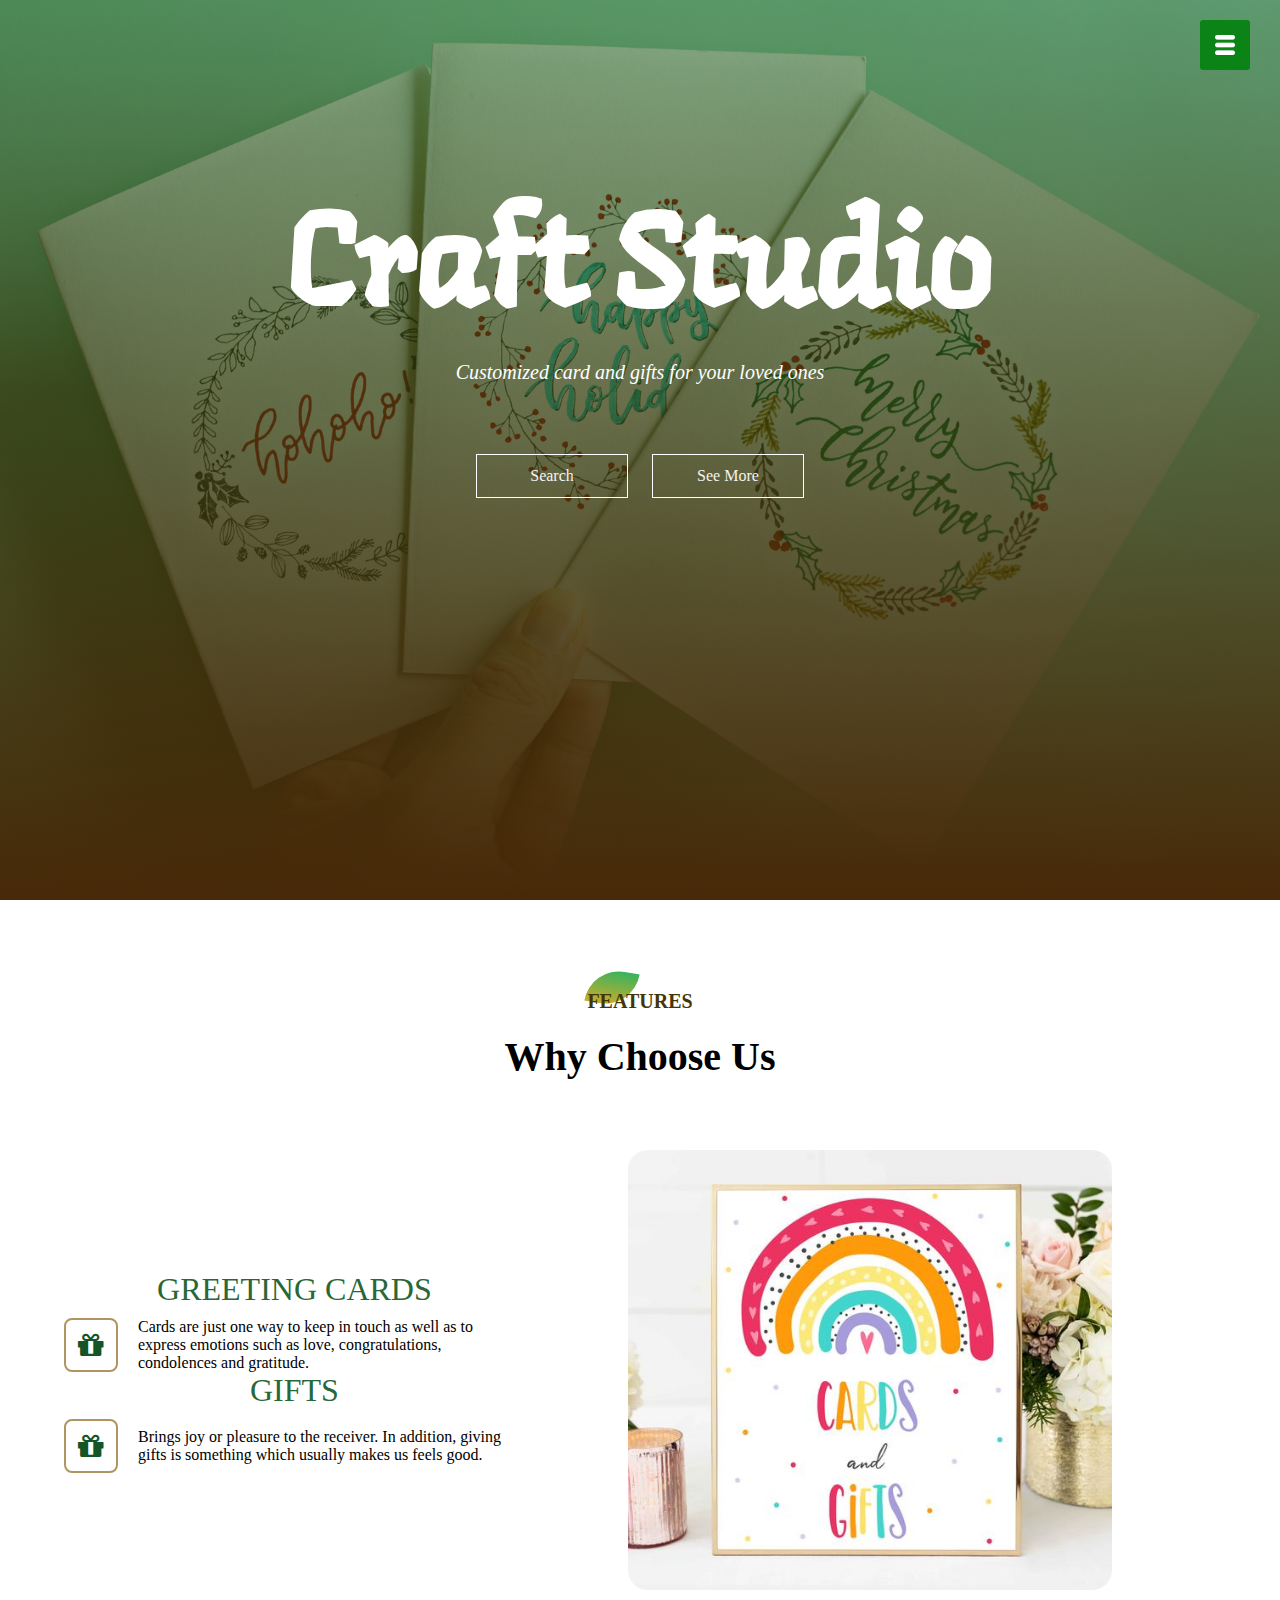
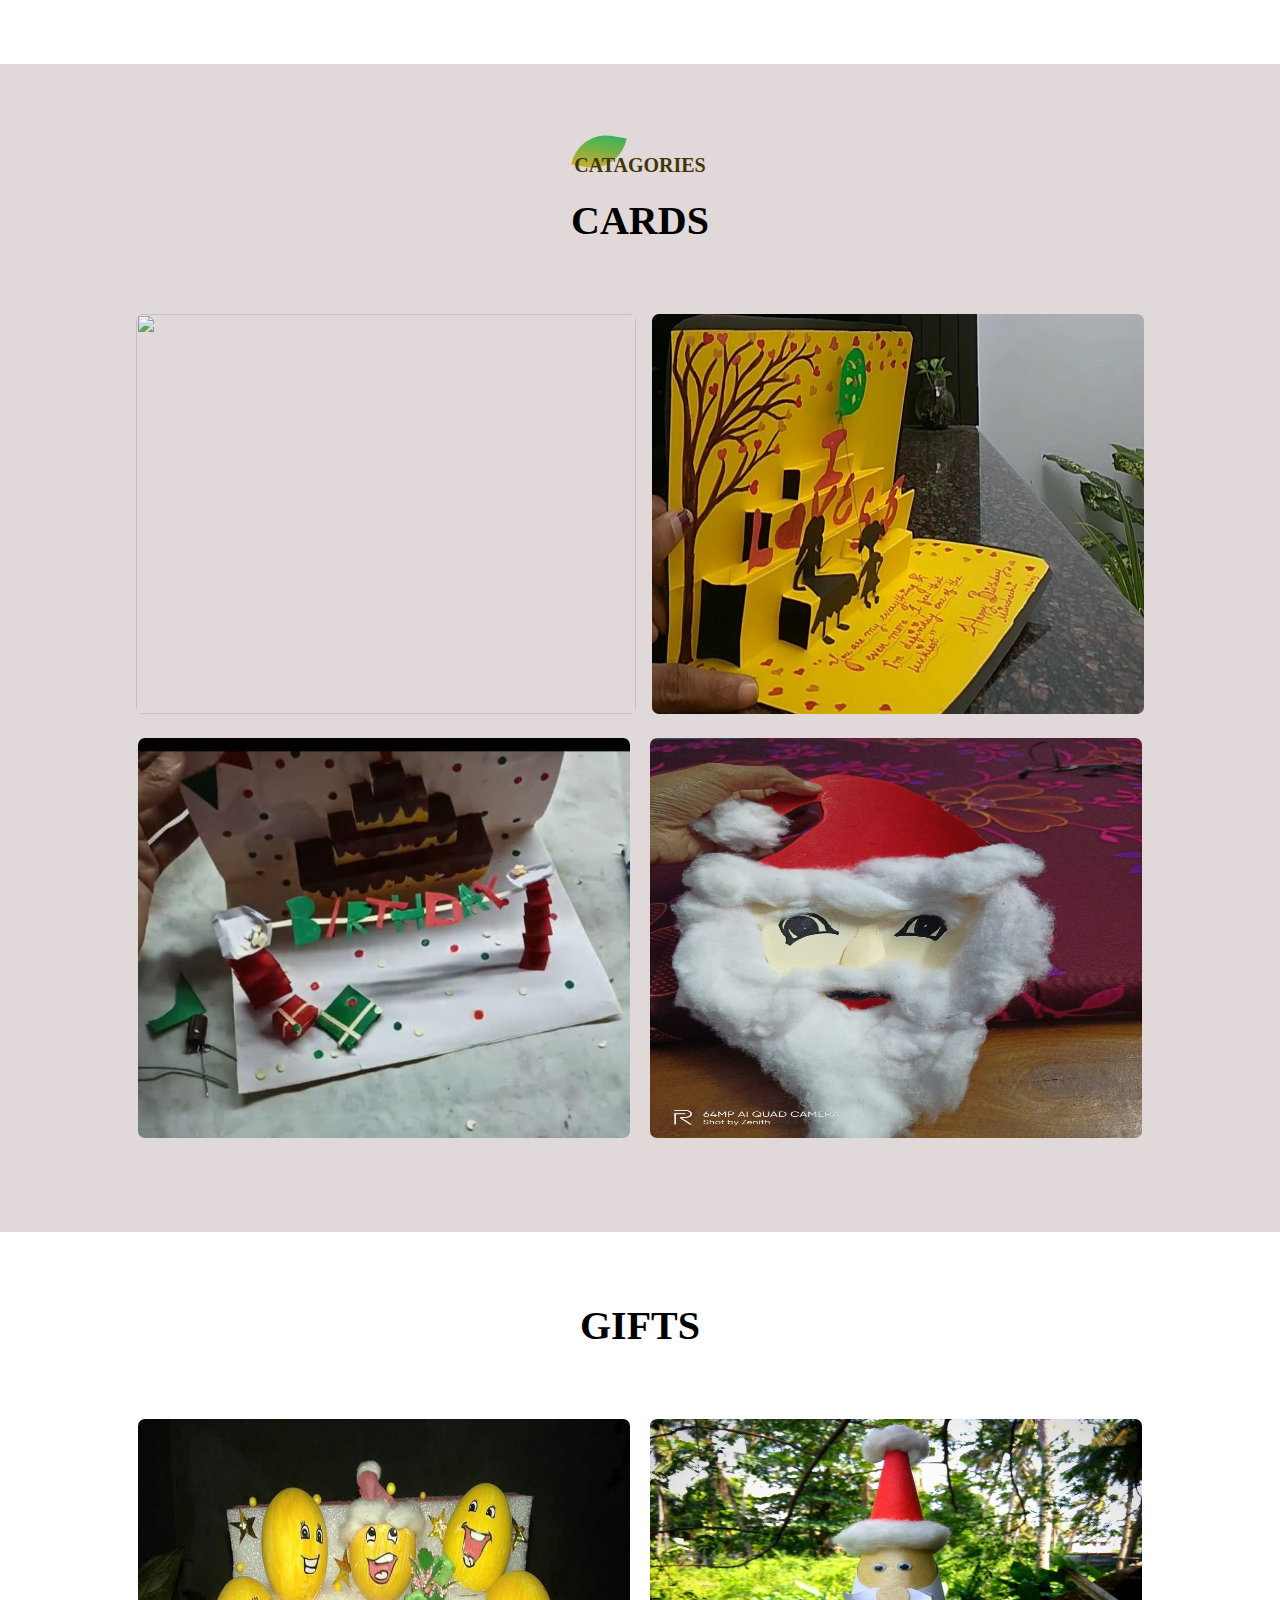
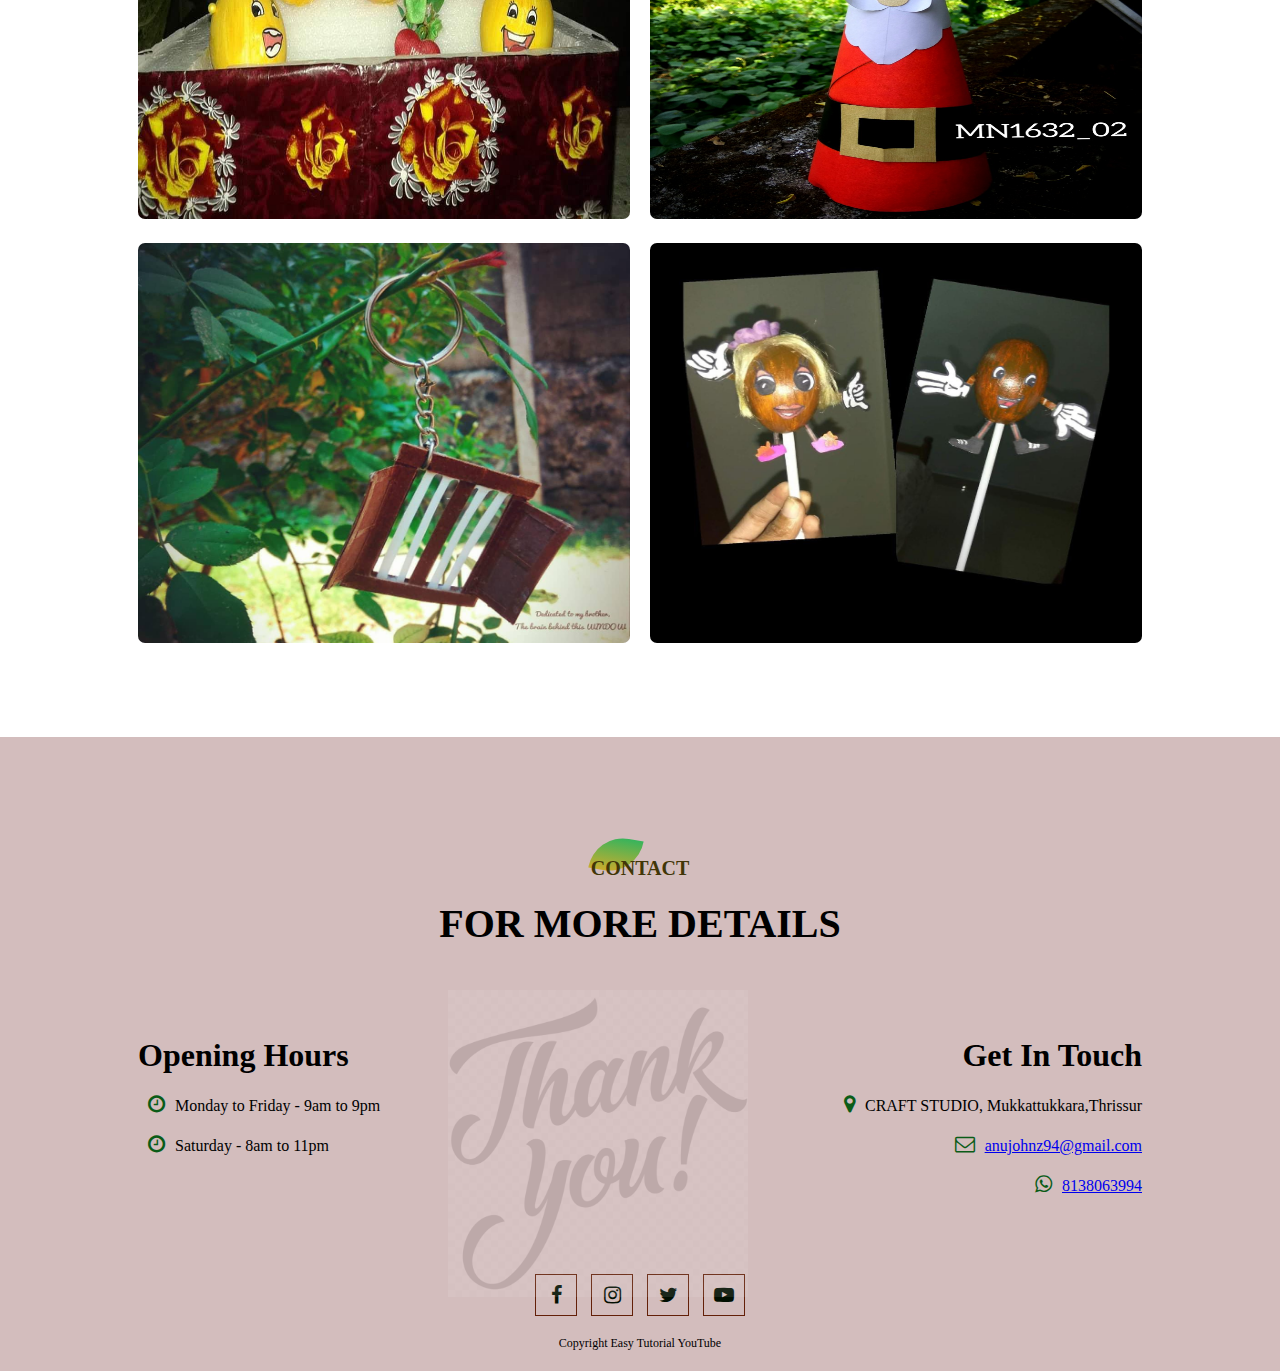
==== index.html @ fa040ad5 "Update index.html" ====
<!DOCTYPE html>
<html>
<head>
      <title>HOMEMADE CARDS</title>
      <link rel="stylesheet" href="style.css">
      <link rel="stylesheet" href="https://stackpath.bootstrapcdn.com/font-awesome/4.7.0/css/font-awesome.min.css">
      <meta name="viewport" content="width=device-width, initial-scale=1">
      <link href="https://fonts.googleapis.com/css2?family=Langar&display=swap" rel="stylesheet">
      <script src="https://cdn.jsdelivr.net/gh/cferdinandi/smooth-scroll/dist/smooth-scroll.polyfills.min.js"></script>

</head>
<body>

<section id="banner">
      <div class ="banner-text">
            <h1>Craft Studio</h1>
            <p>Customized card and  gifts for your loved ones</p>
            <div class="banner-btn">
                  <a href="#"><span></span>Search</a>
                  <a href="morecraft.html"><span></span>See More </a>
            </div>
            </div>
      </div>
</section>
<div id="sideNav">
      <nav>
            <ul>
                  <li><a href="#banner">HOME</a></li>
                  <li><a href="#feature">FEATURES</a></li>
                  <li><a href="#service">CARD</a></li>
                  <li><a href="#next">GIFT</a></li>
                  <li><a href="#footer">CONTACT US</a></li>
            </ul>
      </nav>
</div>
<div id= "menuBtn">
      <img src="images/menu.png" id ="menu">

</div>
<!--Feature-->

<section id ="feature">
<div class ="title-text">
<p>FEATURES</p>
<h1>Why Choose Us</h1>      
</div>     
<div class="feature-box">
      <div class="features">
            <h1> GREETING CARDS</h1>
            <div class="feature-desc">
               <div class="feature-icon">
                     <i class="fa fa-gift"></i>
               </div>
               <div class="feature-text">
                  <p> Cards are just one way to keep in touch as well as
                         to express emotions such as love, congratulations, 
                         condolences and gratitude.</p>
               </div>   
            
            </div>
              <h1> GIFTS</h1>
              <div class="feature-desc">
                  <div class="feature-icon">
                     <i class="fa fa-gift"></i>
            
                  </div>
                  <div class="feature-text">
                    <p>   Brings joy or pleasure to the receiver.
                         In addition, giving gifts is something which usually makes us feels good.</p>
                  </div>   
            
            </div>
            
            
      </div>
      <div class="features-img">
            <img src="images/cardsandgifts.jpg" >

      </div>

</div>

</section>

<!--SERVICE-->

<section id ="service">
      <div class ="title-text">
            <p>CATAGORIES</p>
            <h1>CARDS </h1>      
            </div>
            <div class="service-box">  
                    <div class="single-service">
                       <img src="images/tomandjerry.jpeg" width="500" height="400">
                       <div class="overlay"></div>
                       <div class="service-desc">
                             <h3>3D Cards</h3>
                             <hr>
                             <p>The small bundles of
                              happiness with 3D effect to light 
                              up someone’s day.</p>

                       </div>
                    </div>
                       
                  
                  
                  <div class="single-service">
                     <img src="images/SISCARD.jpeg" width="500" height="400">
                     <div class="overlay"></div>
                     <div class="service-desc">
                        <h3>POP-UP</h3>
                        <hr>
                        <p>A pop-up card has pictures inside that have
                               been cut out so that they stand up when you open it.</p>

                  </div>
            
                  </div>   
      
                  <div class="single-service">
                     <img src="images/cake card.jpeg" width="500" height="400">
                     <div class="overlay"></div>
                     <div class="service-desc">
                        <h3>POPPER Cards</h3>
                        <hr>
                        <p>Experiencing popper effect while opening the card .</p>

                  </div>
                  
                  </div> 
                     
                  <div class="single-service">
                     <img src="images/facemask.jpg" width="500" height="400">
                     <div class="overlay"></div>
                     <div class="service-desc">
                     <h3>mask Cards</h3>
                     <hr>
                     <p>Cards which can  be  used as 
                           Face-mask to express greetings
                            to someone.</p>
                     </div>   
                  </div>
            </div>

</section>

<!--nextservice-->

<section id ="next">
      <div class ="title-text">
            
            <h1>GIFTS</h1>      
            </div>
            <div class="next-box">  
                    <div class="single-next">
                       <img src="images/SMILEY.jpeg" width="500" height="400">
                       <div class="overlay"></div>
                       <div class="next-desc">
                             <h3>SMILEY SET</h3>
                             <hr>
                             <p>A smile happens in a flash, but its memory can last a lifetime.”

                        </p>

                       </div>
                    </div>
                       
                  
                  
                  <div class="single-next">
                     <img src="images/xmaspapa.jpeg" width="500" height="400">
                     <div class="overlay"></div>
                     <div class="next-desc">
                        <h3>Santa claus</h3>
                        <hr>
                        <p>The greatest thing is not to believe in Santa Claus;
                               it is to be Santa Claus.” — Pat Boone</p>

                  </div>
            
                  </div>   
      
                  <div class="single-next">
                     <img src="images/origamiwindow.jpeg" width="500" height="400">
                     <div class="overlay"></div>
                     <div class="next-desc">
                        <h3>Keychain</h3>
                        <hr>
                        <p>It's a gift your loved one will cherish and remember the 
                              good times you've spent together every time they use their keys.
                               Keychains are small and sweet gestures of affection for another person..</p>

                  </div>
                  
                  </div> 
                     
                  <div class="single-next">
                     <img src="images/EGG  COUPLE.jpeg" width="500" height="400">
                     <div class="overlay"></div>
                     <div class="next-desc">
                     <h3>EGG COUPLE</h3>
                     <hr>
                     <p>The best thing to hold onto in life is each other.</p>
                     </div>   
                  </div>
            </div>

</section>
<!--footer-->


<section id ="footer">
      <img src="images/thank-you-.png" class="footer-img">
      <div class ="title-text">
            <p>CONTACT</p>
            <h1>FOR MORE DETAILS</h1>      
            </div>
           <div class="footer-row">
            <div class="footer-left">
                  <h1>Opening Hours</h1>
                  <p><i class="fa fa-clock-o"></i>Monday to Friday - 9am to 9pm</p>
                  <p><i class="fa fa-clock-o"></i>Saturday  - 8am to 11pm</p>
                  
            </div>
            <div class="footer-right">
                  <h1>Get In Touch</h1>
                  <p></p><i class="fa fa-map-marker"></i>CRAFT STUDIO,
                  Mukkattukkara,Thrissur </p>
                  <p><a href ="https://mail.google.com/mail/u/0/#inbox?compose=GTvVlcSKhbqZlzwWlzfJSBNxPCPPznPkNQXMkRqbNNsHTlfhWhVrVFZWRlfpFLGGHKZrxMLztXxfr"><i class="fa fa-envelope-o"></i>anujohnz94@gmail.com</a></p>
                  <p><a href="tel:813863994"><i class="fa fa-whatsapp"></i>8138063994 </a></p>
            </div>
           </div> 
           <div class ="socialmedia-links">
                 <i class="fa fa-facebook"></i>
                 <i class="fa fa-instagram"></i>
                 <i class="fa fa-twitter"></i>
                 <i class="fa fa-youtube-play"></i>
                 <p>Copyright Easy Tutorial YouTube </p>
            </div>     
             



<script>
 var menuBtn = document.getElementById("menuBtn")
 var sideNav = document.getElementById("sideNav")
 var menu = document.getElementById("menu")

 sideNav.style.right="-250px";
menuBtn.onclick = function(){
       if(sideNav.style.right == "-250px"){
             sideNav.style.right = "0";
             menu.src="images/close.png";
       }
      else{
            sideNav.style.right ="-250px";
            menu.src="images/menu.png";
       }
}

// All animations will take exactly 500ms
var scroll = new SmoothScroll('a[href*="#"]', {
	speed: 1000,
	speedAsDuration: true
});
</script>      
</body>

</html>
---- style.css ----
*{
    margin: 0;
    padding:0;
    font-family: 'Caveat', cursive;

}
#banner{
    background: linear-gradient(rgba(17, 94, 13, 0.5),#472908),url(images/Printed_greeting_cards.jpg);
    background-size:cover;
    background-position:center;
    height:100vh;
}

.banner-text {
    text-align:center;
    color:rgb(255, 255, 255);
    padding-top: 180px;
}
.banner-text h1{
    font-size: 130px ;
    font-family: 'Langar', cursive;
}    
.banner-text p{
    font-size: 20px ;
    font-style: italic;
}    
.banner-btn {
    margin:70px auto 0;
}
.banner-btn a{
    width:150px;
    text-decoration:none;
    display:inline-block;
    margin: 0 10px;
    padding:12px  0;
    color: rgb(243, 243, 243);
    border: .5px solid #fff ;
    position: relative;
    z-index:1;
    

}    
.banner-btn a span{
    width: 0%;
    height: 100%;
    position:absolute;
    top: 0;
    left: 0;
    background: rgb(6, 67, 16);
    z-index:-1;
    transition: 0.5s;
}
.banner-btn a:hover span{
    width:100%;

}
#sideNav{
     width: 250px;
     height: 100vh;
     position: fixed;
     right: -250px;
     top: 0;
     background: rgb(4, 49, 17);
     z-index: 2;
     transition: 0.5s;
}
nav ul li{
    list-style: none;
    margin: 50px 20px;

}
nav ul li a{
    text-decoration: none;
    color :whitesmoke;
}
#menuBtn{
    width: 50px;
    height: 50px;
    background: rgb(12, 131, 22);
    text-align: center;
    position: fixed;
    right: 30px;
    top: 20px;
    border-radius: 3px;
    z-index: 3;
    cursor: pointer;

}
#menuBtn img{
    width: 20px;
    margin-top: 15px;
}
@media screen and (max-width: 770px){
    .banner-text h1{
        font-size: 44px ;
    } 
    .banner-btn a{
        display:block;
        margin: 20px auto;   
    
    }   

}

/*--Feature--*/

#feature{
    width: 100%;
    padding: 70px 0;
    background:#fff;
}
.title-text{
    text-align: center;
    padding-bottom: 70px;

}
.title-text p{
    margin: 20px;
    font-size: 20px;
    color: rgb(65, 54, 7);
    font-weight: bold;
    position: relative;
    z-index: 1;
    display:inline-block;
}    
.title-text p::after{
    content: '';
    width: 50px;
    height: 35px;
    background:linear-gradient(#37b45c,rgb(201, 172, 45));
    position: absolute;
    top: -20px;
    left: 0;
    z-index: -1;
    transform:rotate(10deg);
    border-top-left-radius:35px;
    border-bottom-right-radius: 35px;
}
.title-text h1{
    font-size: 40px;


}
.feature-box{
    width: 90%;
    margin: auto;
    display: flex;
    flex-wrap: wrap;
    align-items:center;
    text-align: center;
    
}
.features{
    flex-basis: 40%;

}
.features-img{
    flex-basis: 60%;
    margin: auto;
}
.features-img img{
    width: 70%;
    border-radius: 20px;
}
.features h1{
    text-align: center;
    margin-bottom: 10px;
    font-weight: 100;
    color: rgb(40, 104, 56);
}
.feature-desc{
    display: flex;
    align-items: center;
    margin-bottom: px;
}
.feature-icon .fa{
    width: 50px;
    height: 50px;
    font-size:30px;
    line-height: 50px;
    border-radius: 8px;
    color: #135527;
    border:2px solid rgb(177, 149, 96);
    
}
.feature-text p {
    padding: 0 20px;
    text-align: initial;

}

@media screen and (max-width: 770px){
    .title-text h1{
        font-size: 30px;
    
    
    }
    .features{
        flex-basis: 100%;
    
    }
    .features-img{
        flex-basis: 100%;
        margin: auto;
    }
    .features-img img{
        width: 100%;
        border-radius: 20px;
    }

}

/*--service--*/

#service{
    width: 100%;
    padding: 70px 0;
    background:#e1d9d9;
}
.service-box{
    
    width: 80%;
    display: flex;
    flex-wrap: wrap;
    justify-content: space-around;
    align-items: flex-start;
    margin:auto;
}
.single-service{
    flex-basis:48%;
    text-align: center;
    border-radius: 7px;
    margin-bottom: 20px;
    color: rgba(79, 56, 9, 0.72);
    position: relative;
}
.single-service img{
    width: 100%;
    border-radius: 7px;
}    

.overlay{
    width: 100%;
    height: 100%;
    position: absolute;
    top: 0;
    border-radius: 7px;
    cursor: pointer;
    background:linear-gradient(rgba(92, 50, 5, 0.945),rgba(18, 48, 10, 0.679));
    opacity: 0;
    transition: 1s;


}
.single-service:hover .overlay{
    opacity: 1;
}
.service-desc{
    width: 80%;
    position: absolute;
    bottom: 0;
    left:10%;
    opacity: 0;
    transform: translateX(-50);
    color: #fff;
    transition: 1s;
}
hr{
    background:#fff;
    height: 2px;
    border:0;
    margin:15px auto;
    width: 60%;
}
.service-desc p{
    font-size: 14px;
}
.single-service:hover .service-desc{
    bottom:40%;
    opacity: 1;
}
@media screen and (max-width: 770px){

    .single-service{
        flex-basis: 100%;
        margin-bottom: 30px;

    }
    .service-desc p{
        font-size: 12px;
    
}
hr{
    margin: 5px auto;
}
.single-service:hover .service-desc{
    bottom:25% !important;
}

}


/*--nextservice--*/

#next{
    width: 100%;
    padding: 70px 0;
    background:#ffffff;
}
.next-box{
    
    width: 80%;
    display: flex;
    flex-wrap: wrap;
    justify-content: space-around;
    align-items: flex-start;
    margin:auto;
}
.single-next{
    flex-basis:48%;
    text-align: center;
    border-radius: 7px;
    margin-bottom: 20px;
    color: rgba(79, 56, 9, 0.72);
    position: relative;
}
.single-next img{
    width: 100%;
    border-radius: 7px;
}    

.overlay{
    width: 100%;
    height: 100%;
    position: absolute;
    top: 0;
    border-radius: 7px;
    cursor: pointer;
    background:linear-gradient(rgba(92, 50, 5, 0.945),rgba(18, 48, 10, 0.679));
    opacity: 0;
    transition: 1s;


}
.single-next:hover .overlay{
    opacity: 1;
}
.next-desc{
    width: 80%;
    position: absolute;
    bottom: 0;
    left:10%;
    opacity: 0;
    transform: translateX(-50);
    color: #fff;
    transition: 1s;
}
hr{
    background:#fff;
    height: 2px;
    border:0;
    margin:15px auto;
    width: 60%;
}
.next-desc p{
    font-size: 14px;
}
.single-next:hover .next-desc{
    bottom:40%;
    opacity: 1;
}
@media screen and (max-width: 770px){

    .single-next{
        flex-basis: 100%;
        margin-bottom: 30px;

    }
    .next-desc p{
        font-size: 12px;
    
}
hr{
    margin: 5px auto;
}
.single-next:hover .next-desc{
    bottom:25% !important;
}

}

#footer{
    padding: 100px 0 20px;
    background:#d3bdbd;
    position: relative;
}

.footer-row{
    width: 80%;
    margin:0 auto;
    display:flex;
    justify-content: space-between;
    flex-wrap:wrap;


}
.footer-left,.footer-right{
    flex-basis: 45%;
    padding:10px;
    margin-bottom: 20px;
}
.footer-right{
    text-align: right;
}
.footer-row h1{
    margin:10px 0;

}
.footer-row p{
   line-height: 35px;
}
.footer-left .fa,.footer-right .fa{
    font-size: 20px;
    color: rgb(10, 92, 23);
    margin: 10px;
}

.footer-img{
    max-width: 300px;
    opacity: 0.1;
    position: absolute;
    left:35%;
    top: 40%;
    transform: translateX(-50%,-50%);
}

.socialmedia-links{
    text-align: center;

}
.socialmedia-links .fa{
    height: 40px;
    width: 40px;
    font-size: 20px;
    line-height: 40px;
    border: 1px solid rgb(99, 32, 8);
    margin:40px 5px 0;
    color: rgb(2, 15, 1);
    cursor: pointer;
    transition: .5s;

}
.socialmedia-links .fa:hover{
    background: rgb(19, 18, 18);
    color: #fff;
    transform: translateY(-7px);
}

.socialmedia-links p{
    font-size: 12px;
    margin-top:20px;
     
}
@media screen and (max-width: 770px){
    .footer-left,.footer-right{
        flex-basis: 100%;
        font-weight: 14px;
    }
    .footer-img{
        top:25%;
        left:10%;
        
    }

    
    }
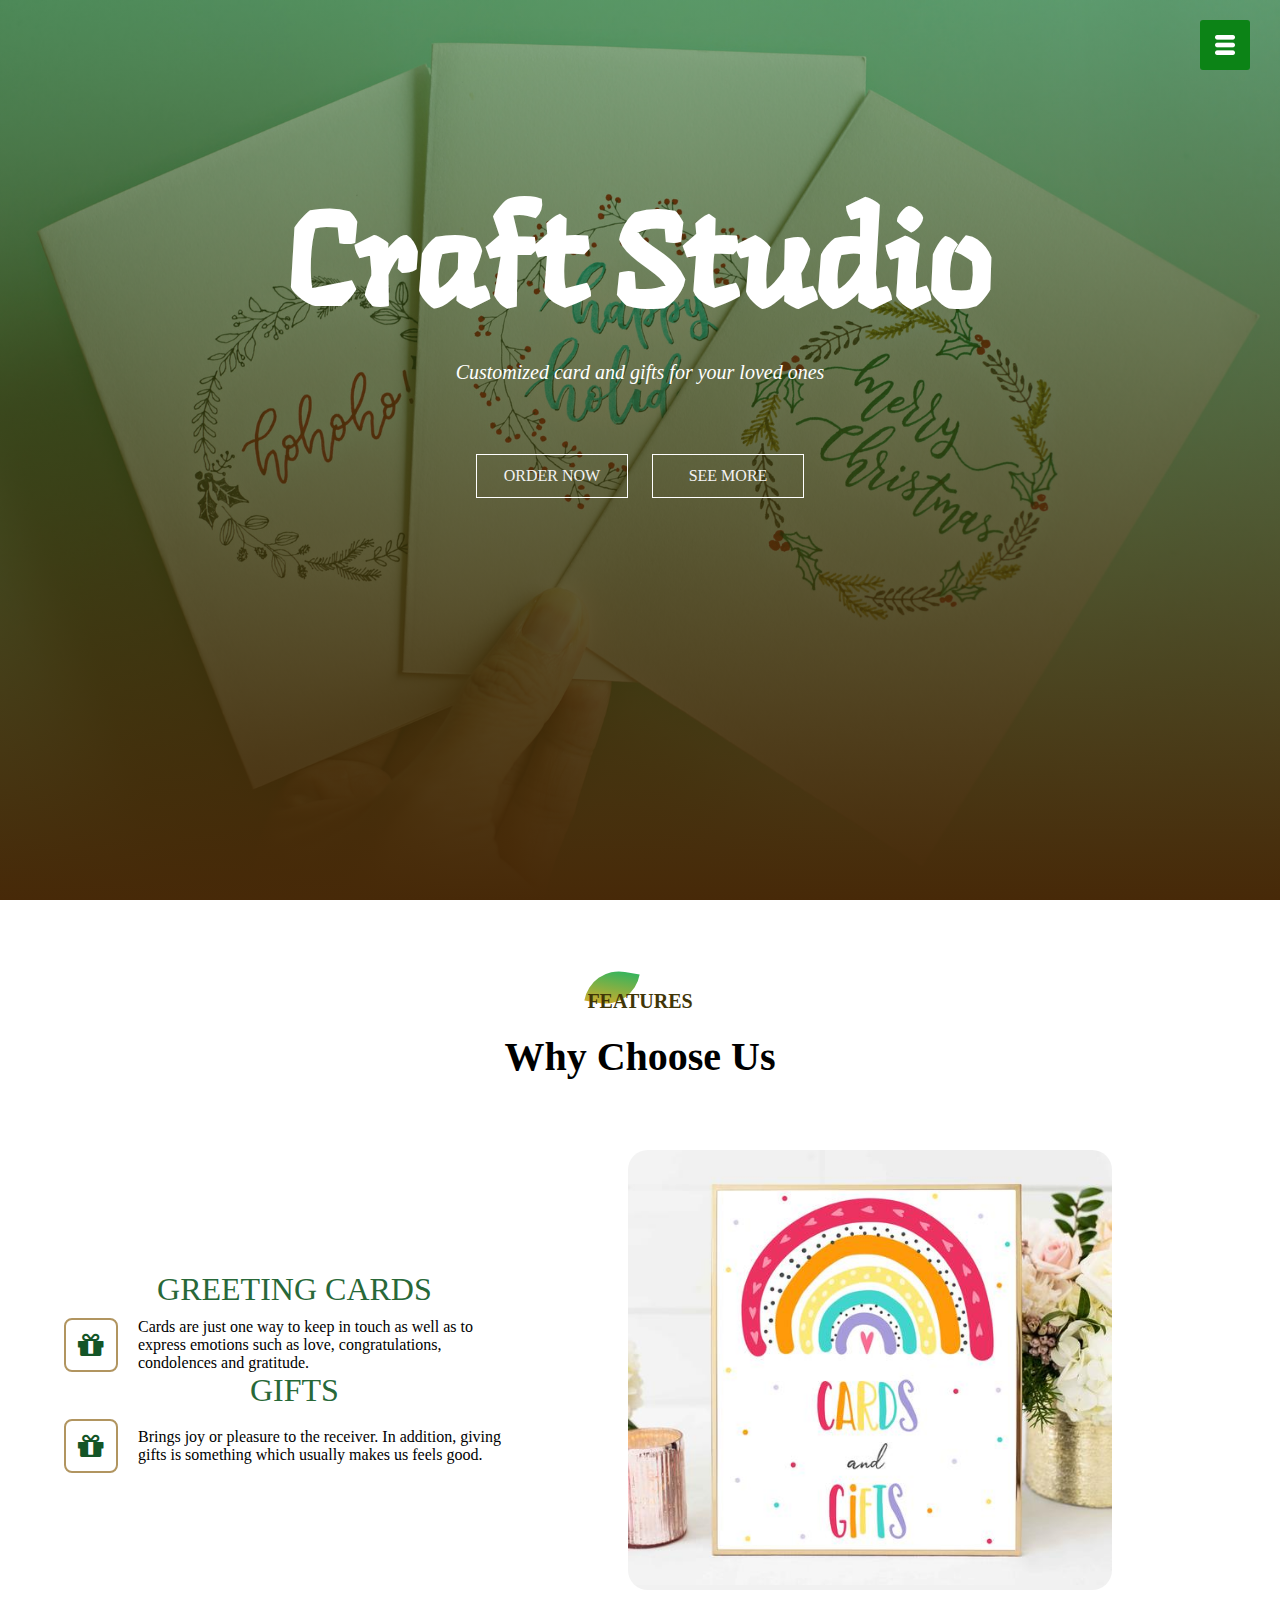
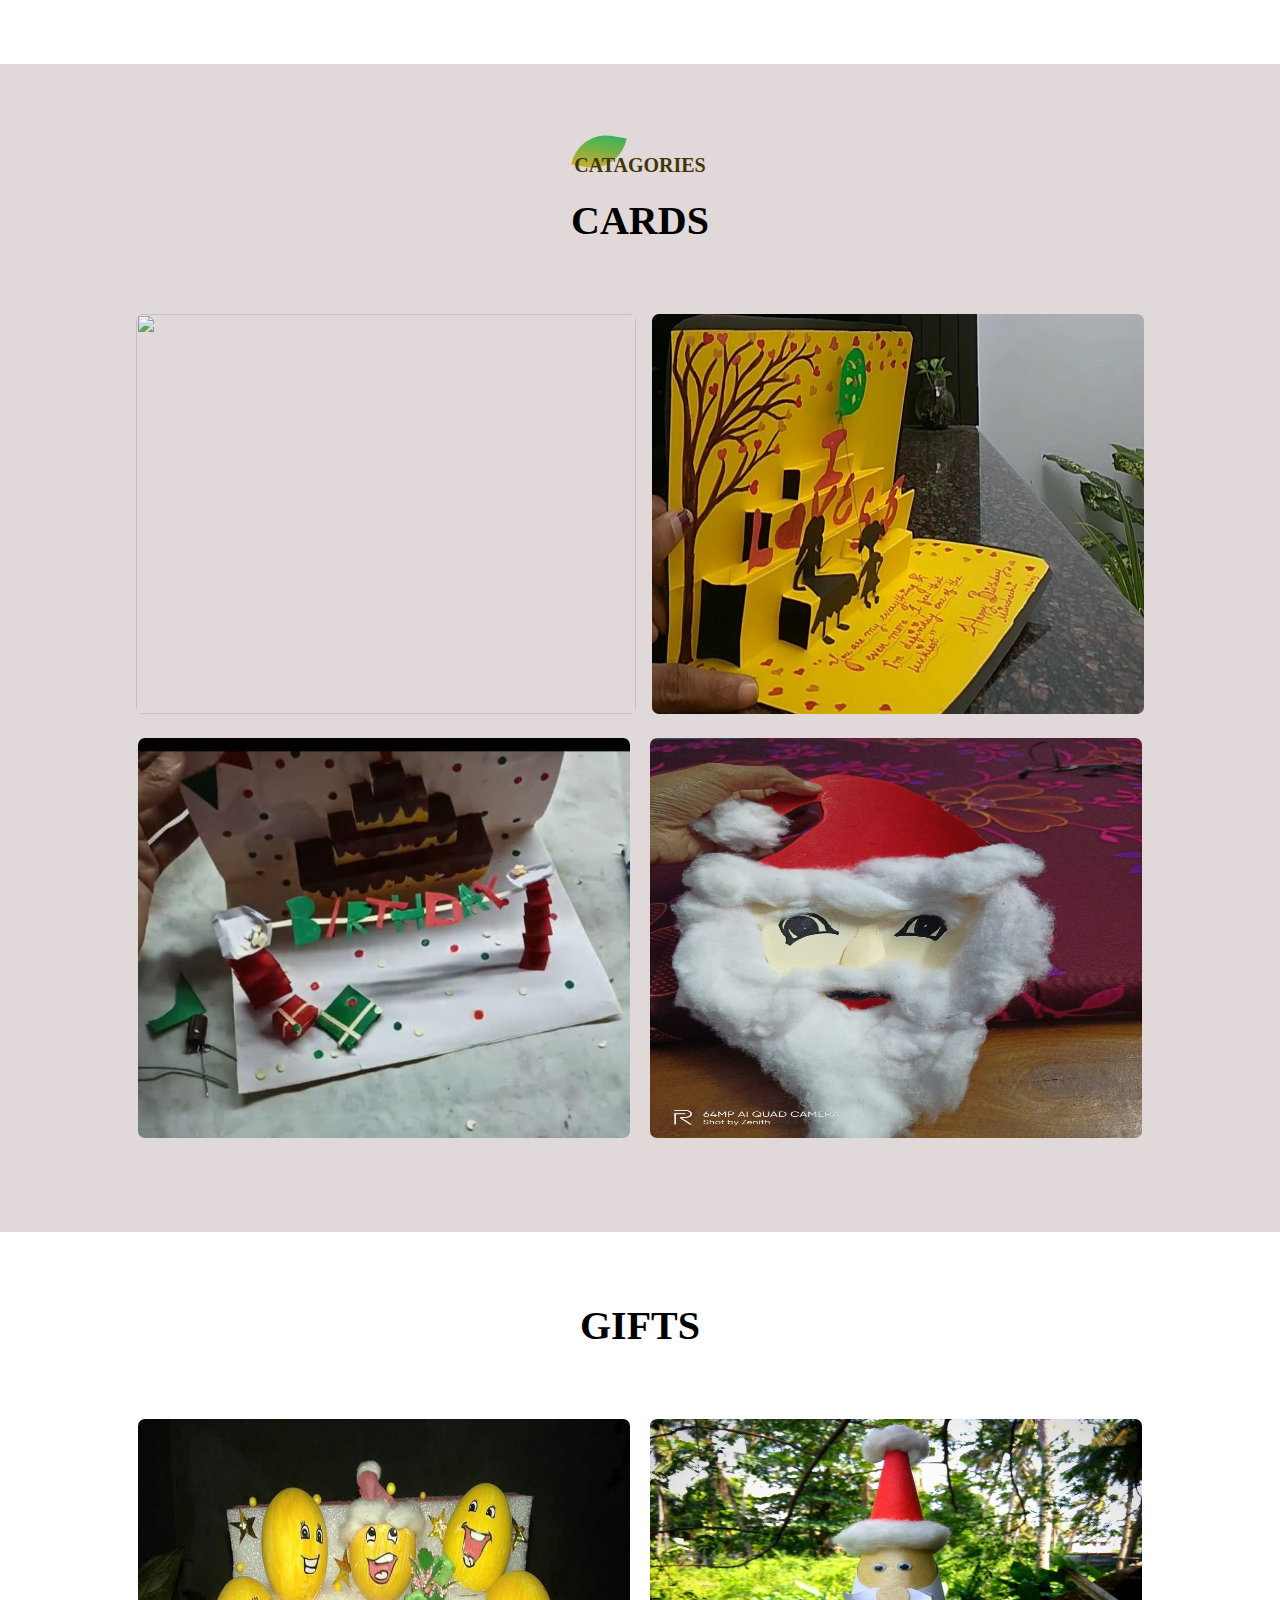
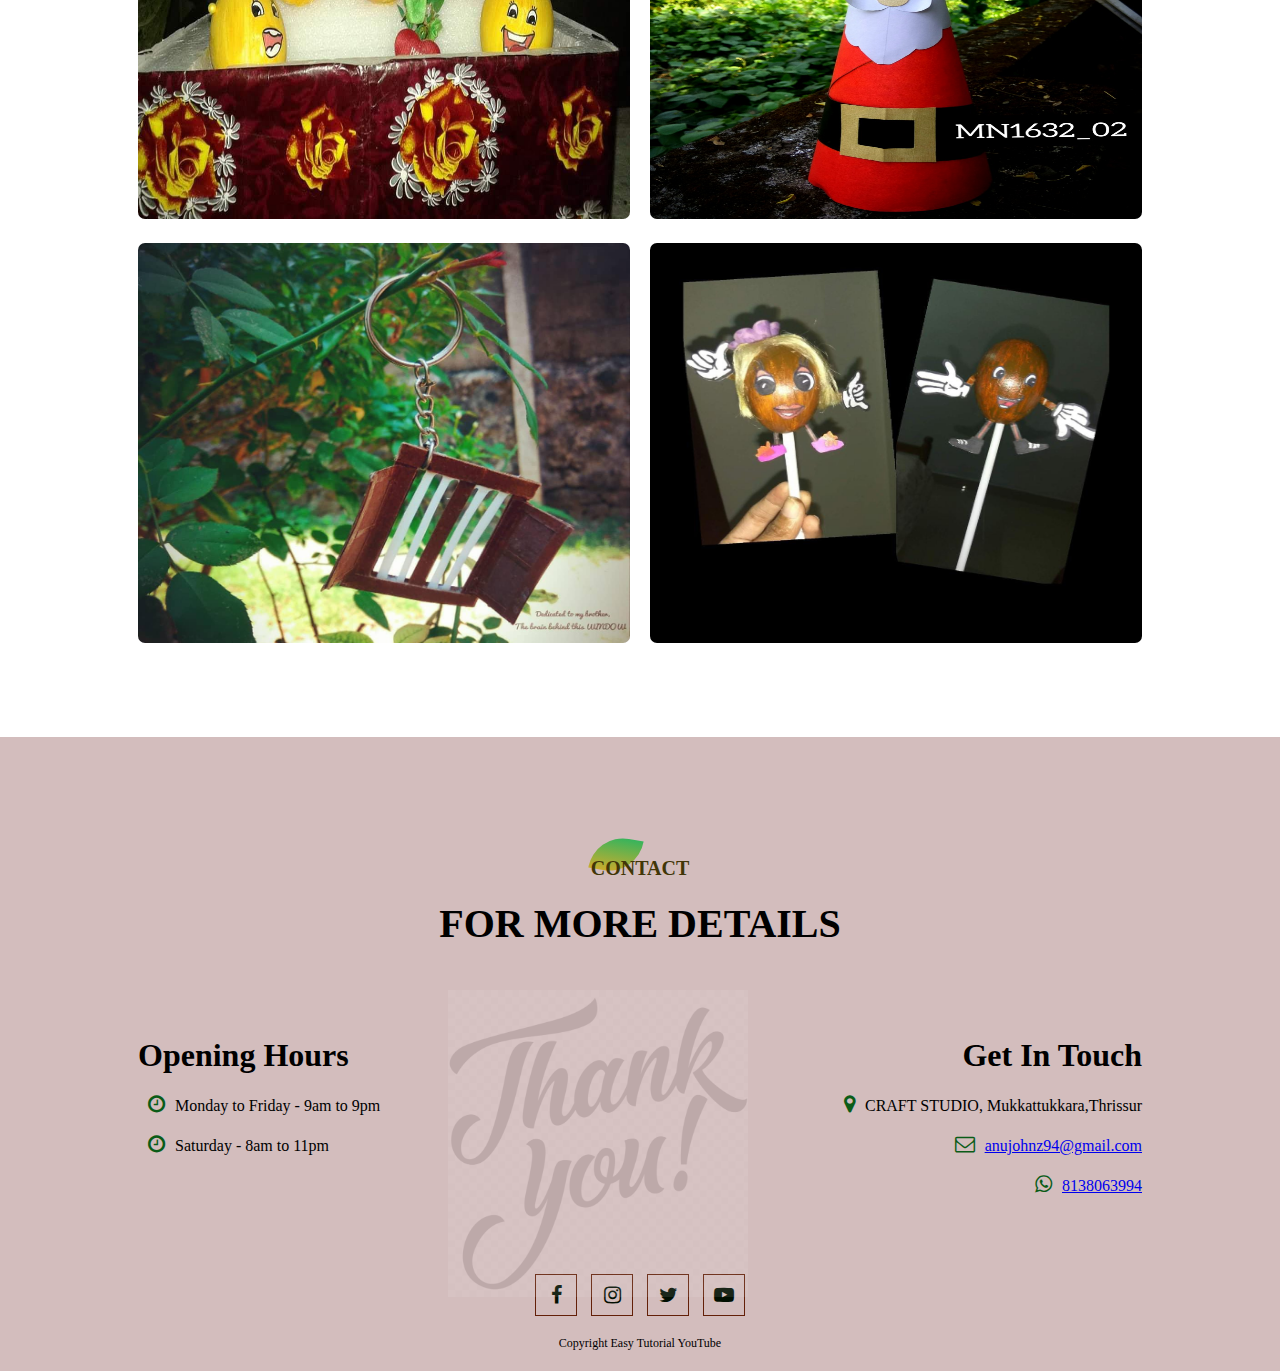
==== commit 78644a10: "Add files via upload" ====
--- a/index.html
+++ b/index.html
@@ -16,8 +16,8 @@
             <h1>Craft Studio</h1>
             <p>Customized card and  gifts for your loved ones</p>
             <div class="banner-btn">
-                  <a href="#"><span></span>Search</a>
-                  <a href="morecraft.html"><span></span>See More </a>
+                  <a href="tel:8138063994"><span></span>ORDER NOW</a>
+                  <a href="morecraft.html"><span></span>SEE MORE</a>
             </div>
             </div>
       </div>
@@ -228,7 +228,7 @@
                   <p></p><i class="fa fa-map-marker"></i>CRAFT STUDIO,
                   Mukkattukkara,Thrissur </p>
                   <p><a href ="https://mail.google.com/mail/u/0/#inbox?compose=GTvVlcSKhbqZlzwWlzfJSBNxPCPPznPkNQXMkRqbNNsHTlfhWhVrVFZWRlfpFLGGHKZrxMLztXxfr"><i class="fa fa-envelope-o"></i>anujohnz94@gmail.com</a></p>
-                  <p><a href="tel:813863994"><i class="fa fa-whatsapp"></i>8138063994 </a></p>
+                  <p><a href="tel:8138063994"><i class="fa fa-whatsapp"></i>8138063994 </a></p>
             </div>
            </div> 
            <div class ="socialmedia-links">
@@ -267,4 +267,4 @@
 </script>      
 </body>
 
-</html>
+</html>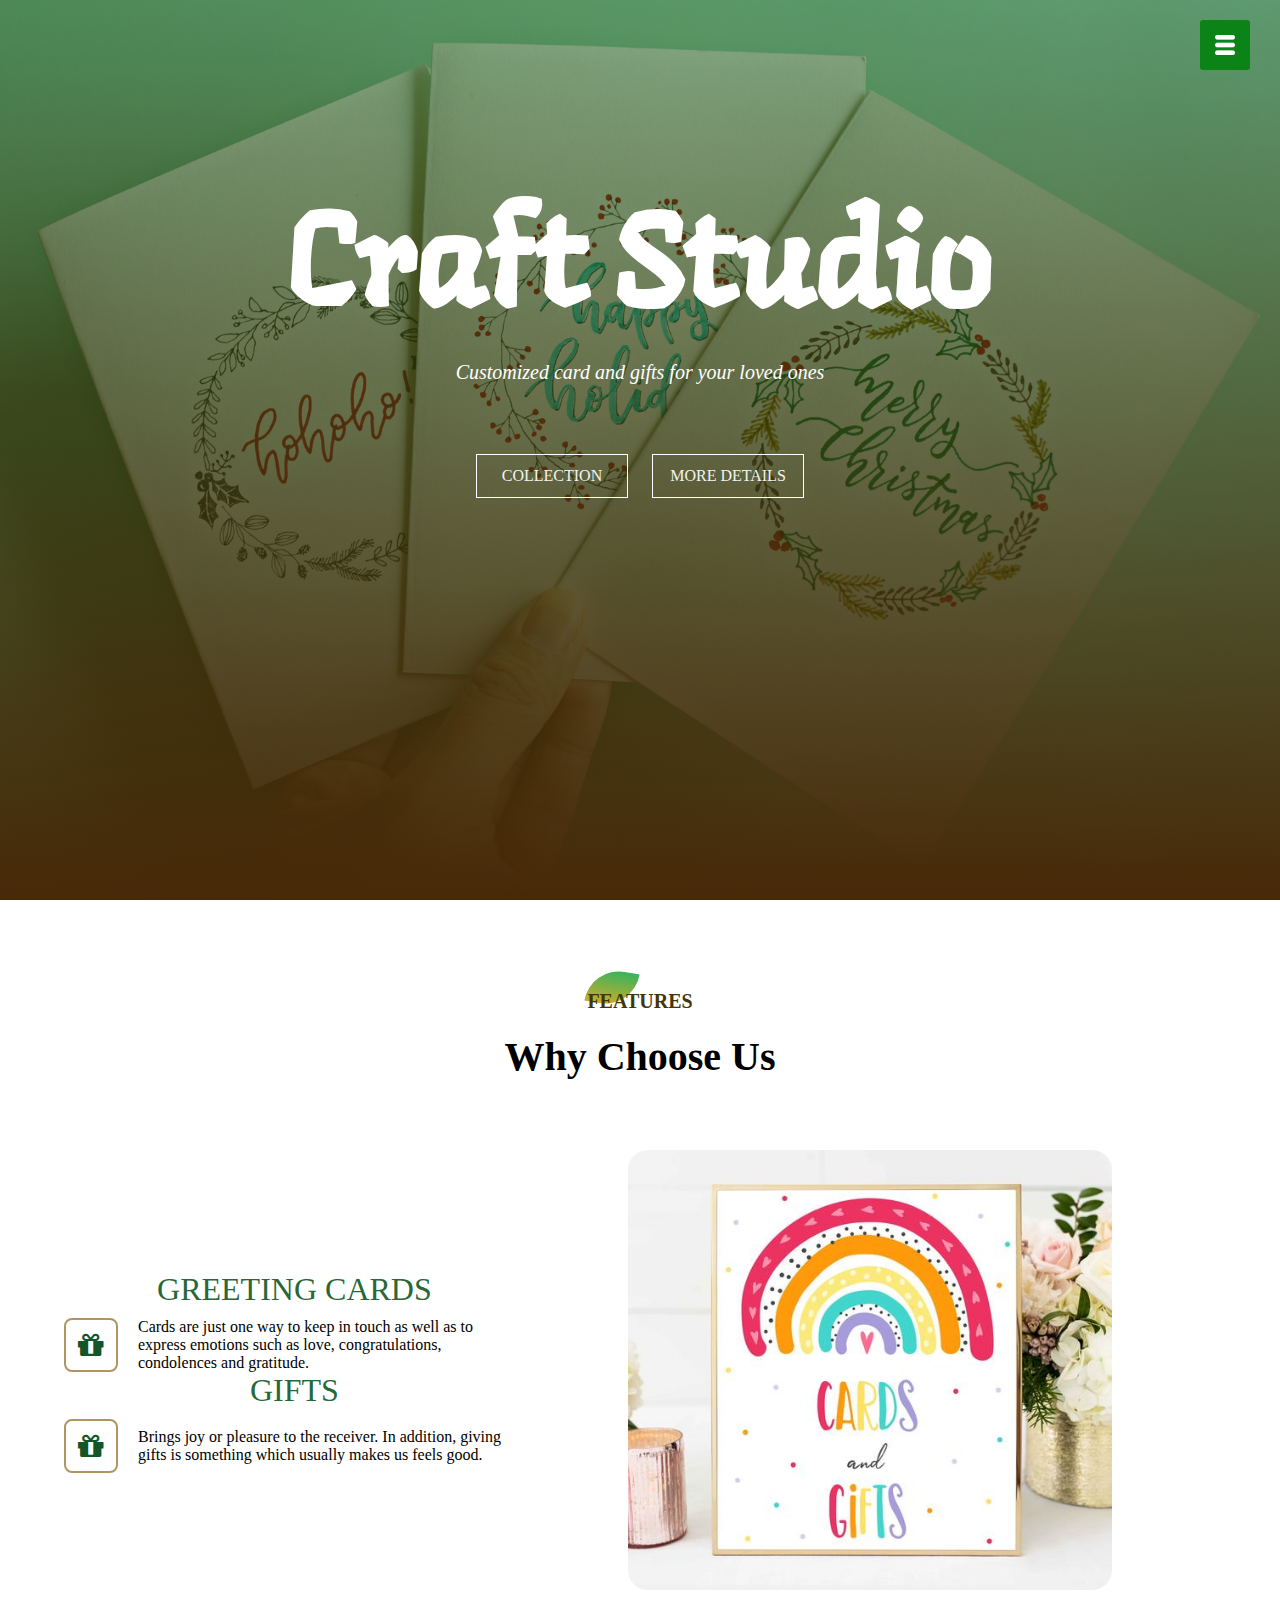
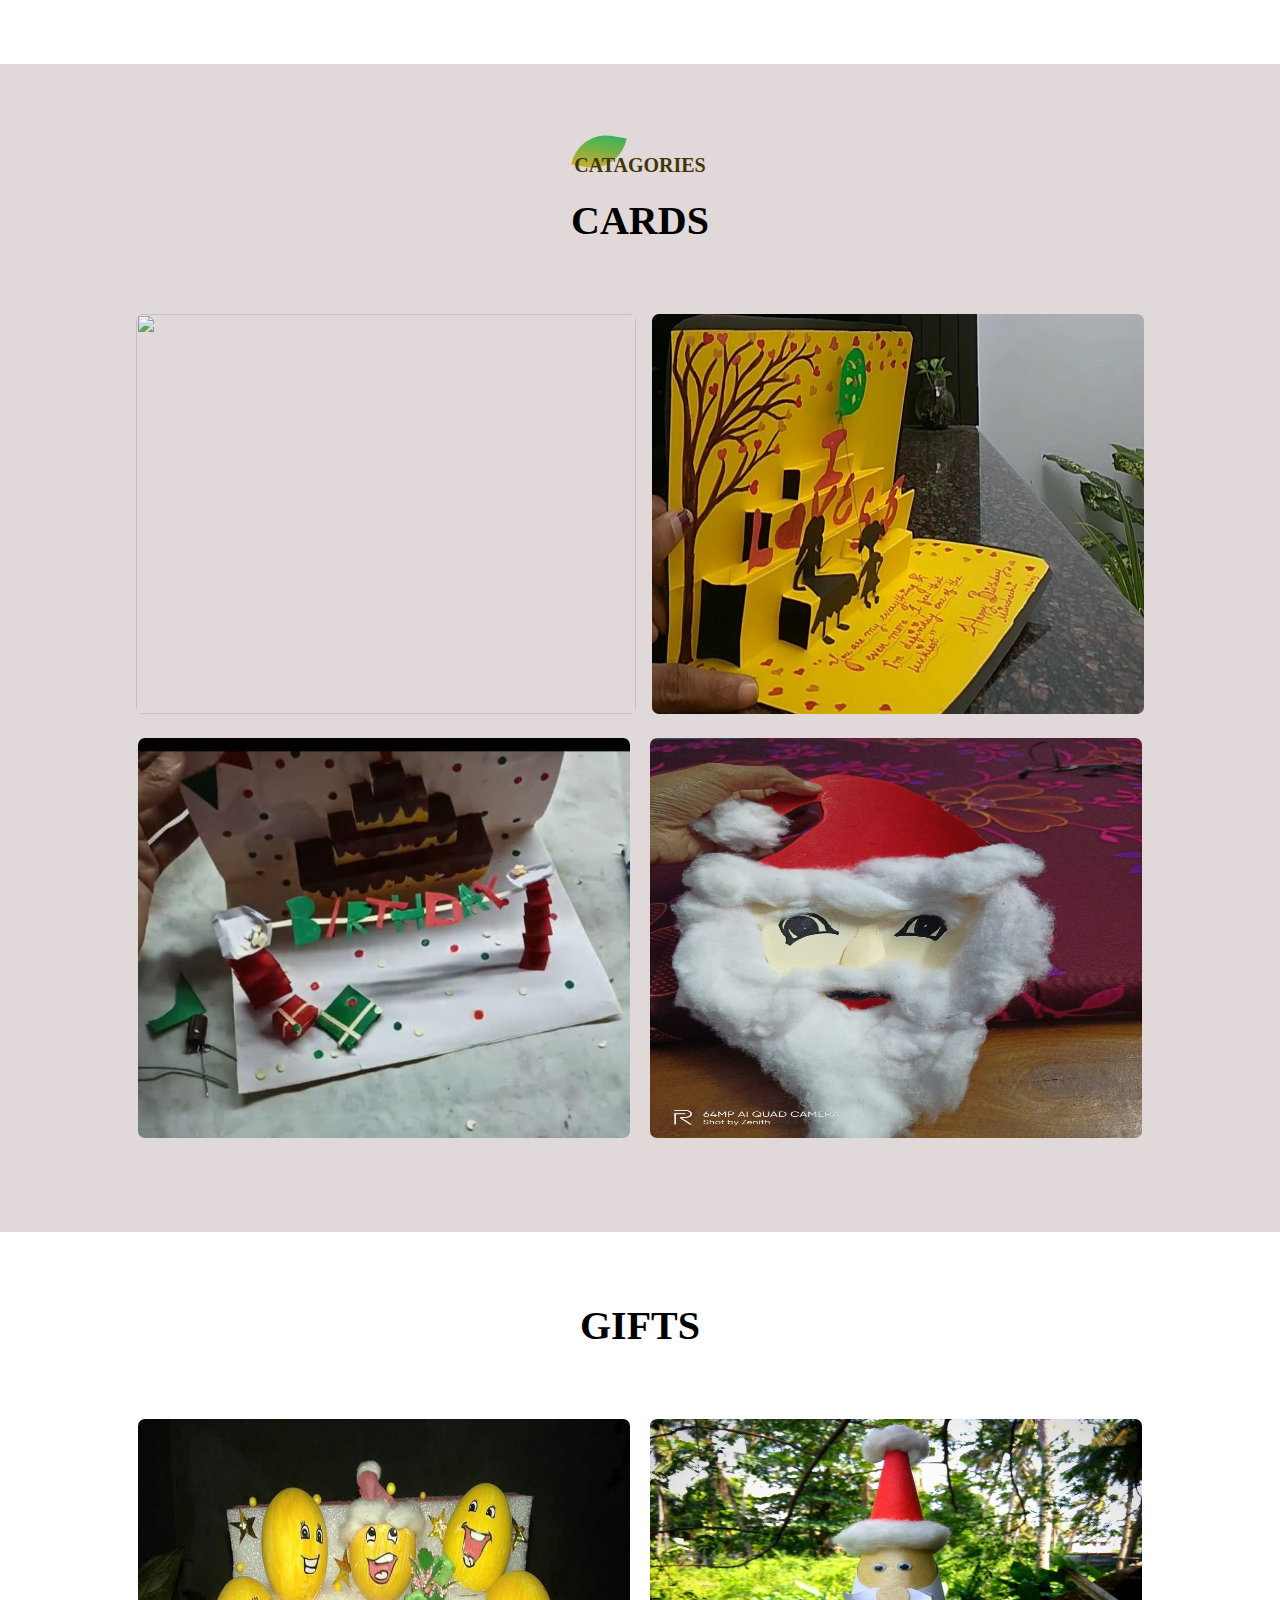
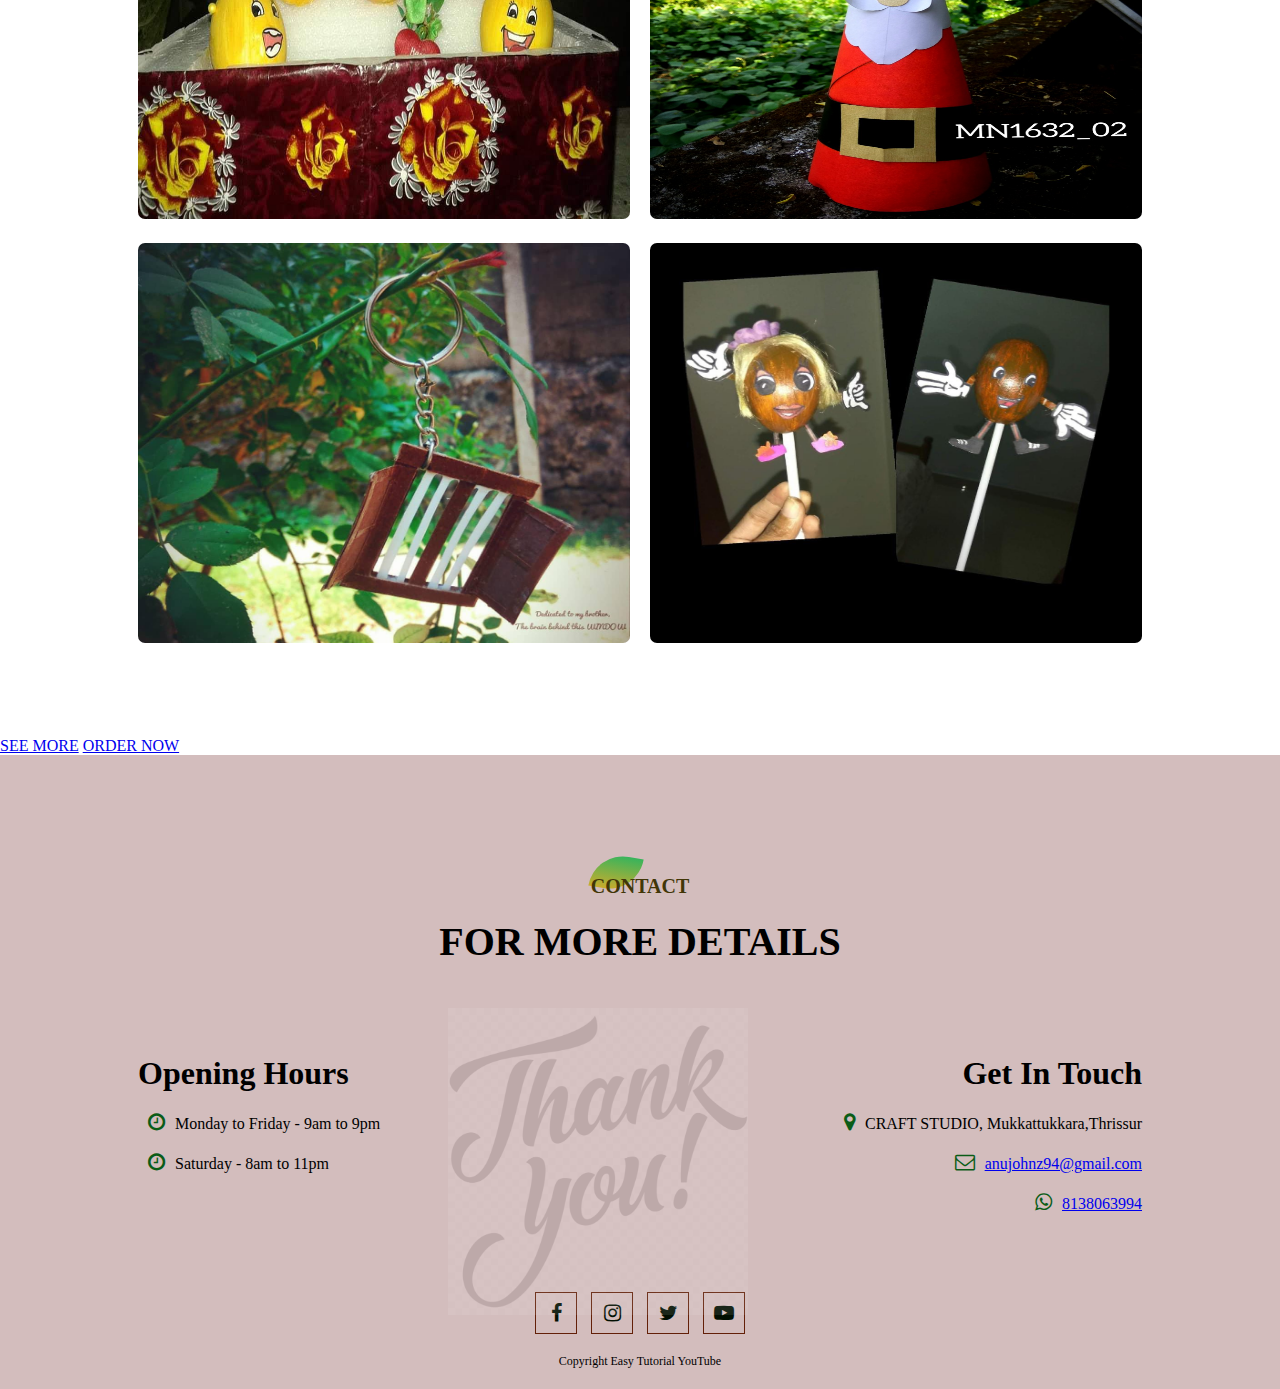
==== commit eafbea73: "Add files via upload" ====
--- a/index.html
+++ b/index.html
@@ -16,8 +16,9 @@
             <h1>Craft Studio</h1>
             <p>Customized card and  gifts for your loved ones</p>
             <div class="banner-btn">
-                  <a href="tel:8138063994"><span></span>ORDER NOW</a>
-                  <a href="morecraft.html"><span></span>SEE MORE</a>
+                  <a href="morecraft.html"><span></span>COLLECTION</a>
+                  <a href="tel:8138063994"><span></span>MORE DETAILS</a>
+                  
             </div>
             </div>
       </div>
@@ -29,6 +30,7 @@
                   <li><a href="#feature">FEATURES</a></li>
                   <li><a href="#service">CARD</a></li>
                   <li><a href="#next">GIFT</a></li>
+                  <li><a href="#page">ORDER NOW</a></li>
                   <li><a href="#footer">CONTACT US</a></li>
             </ul>
       </nav>
@@ -207,6 +209,19 @@
             </div>
 
 </section>
+
+<!--PAGE-->
+
+<section id="page">
+      <div class ="page-text">
+            <div class="page-btn">
+                  <a href="morecraft.html"><span></span>SEE MORE</a>
+                  <a href="tel:8138063994"><span></span>ORDER NOW</a>
+                  
+            </div>
+            </div>
+      </div>
+</section>
 <!--footer-->
 
 
@@ -239,7 +254,7 @@
                  <p>Copyright Easy Tutorial YouTube </p>
             </div>     
              
-
+            
 
 
 <script>
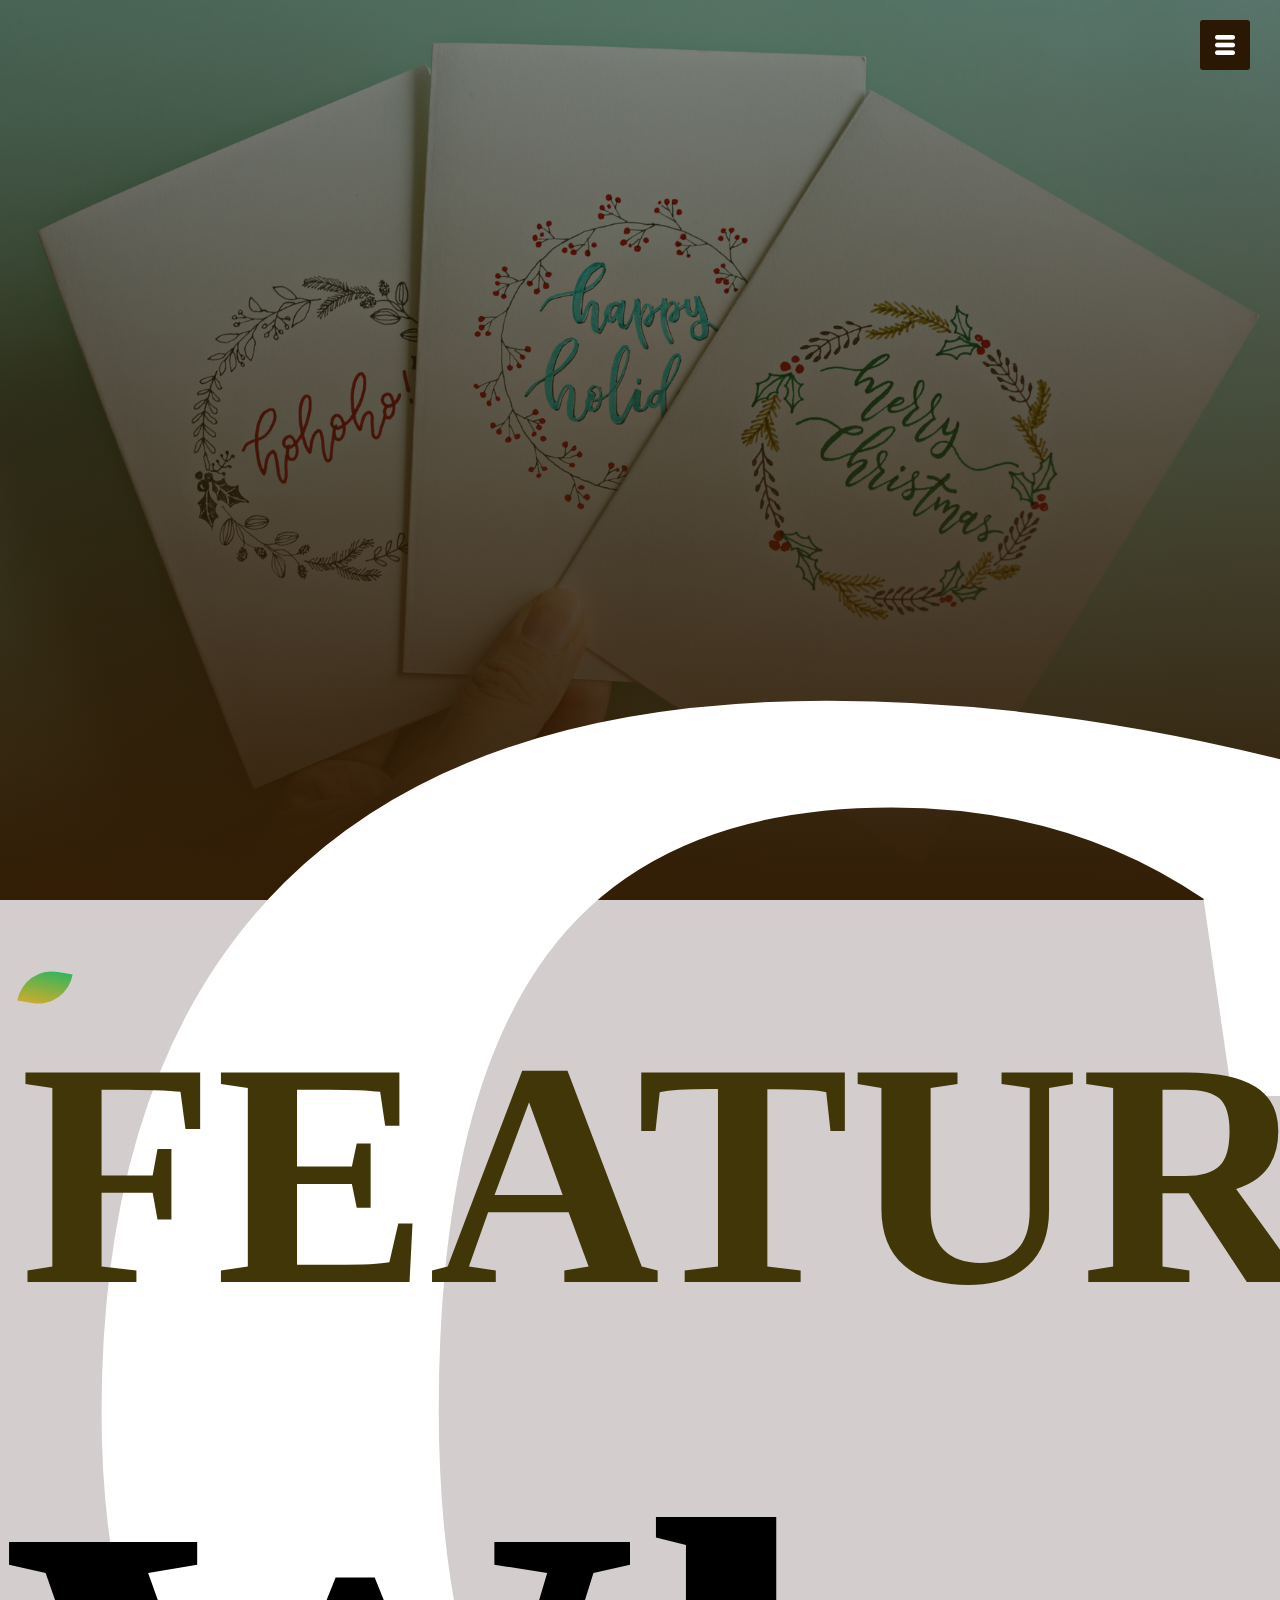
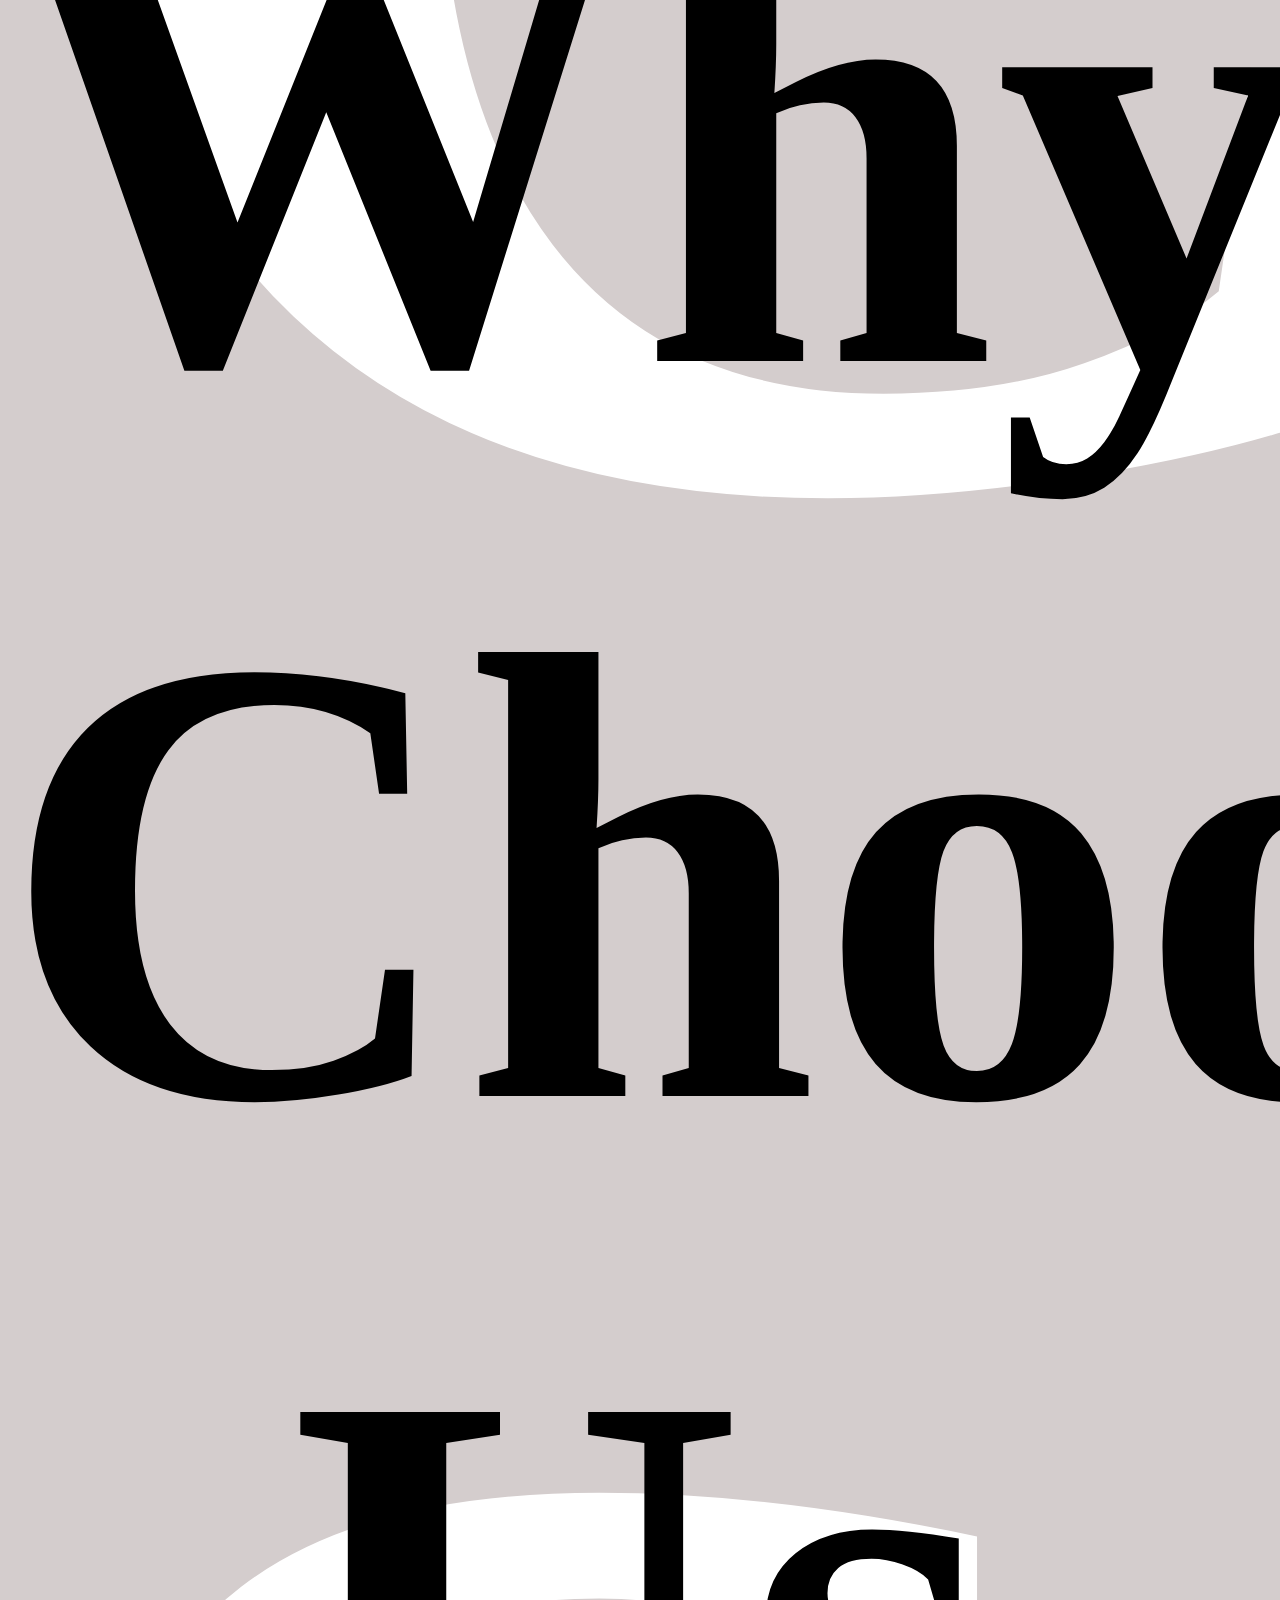
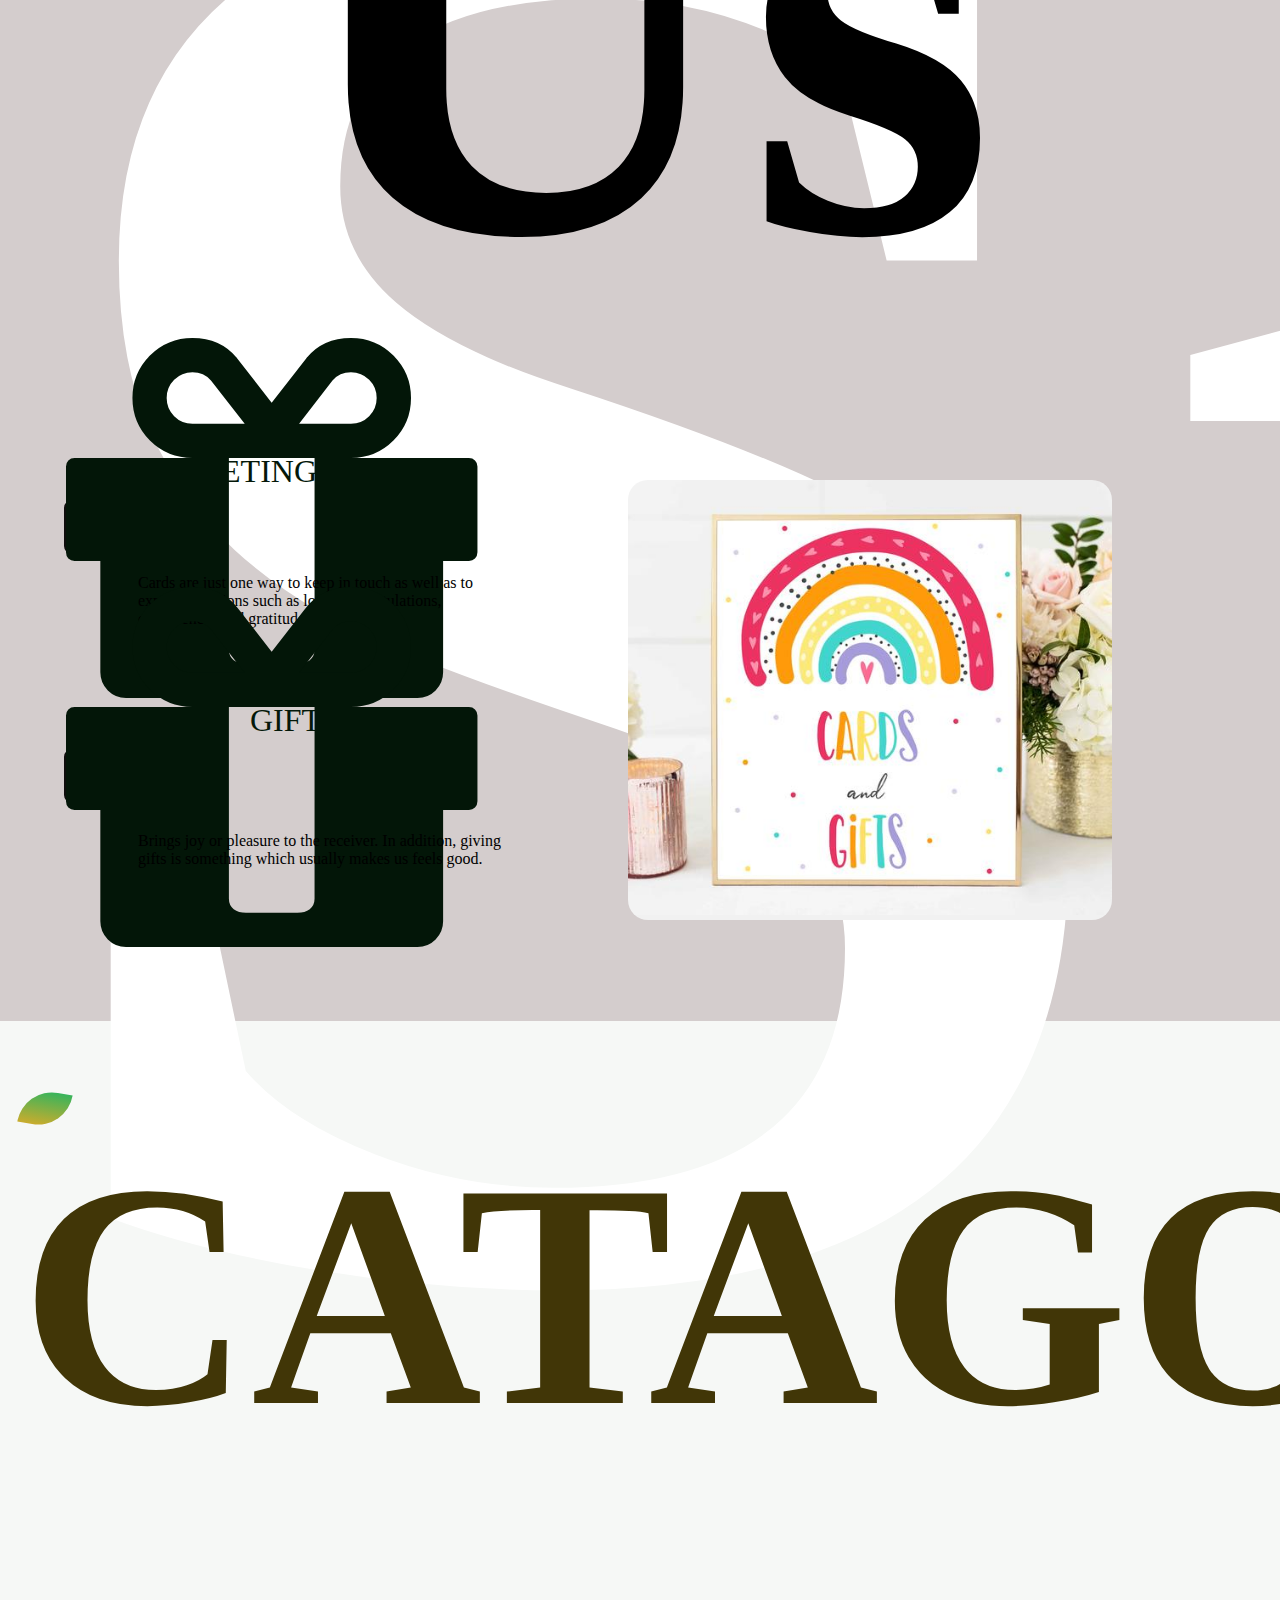
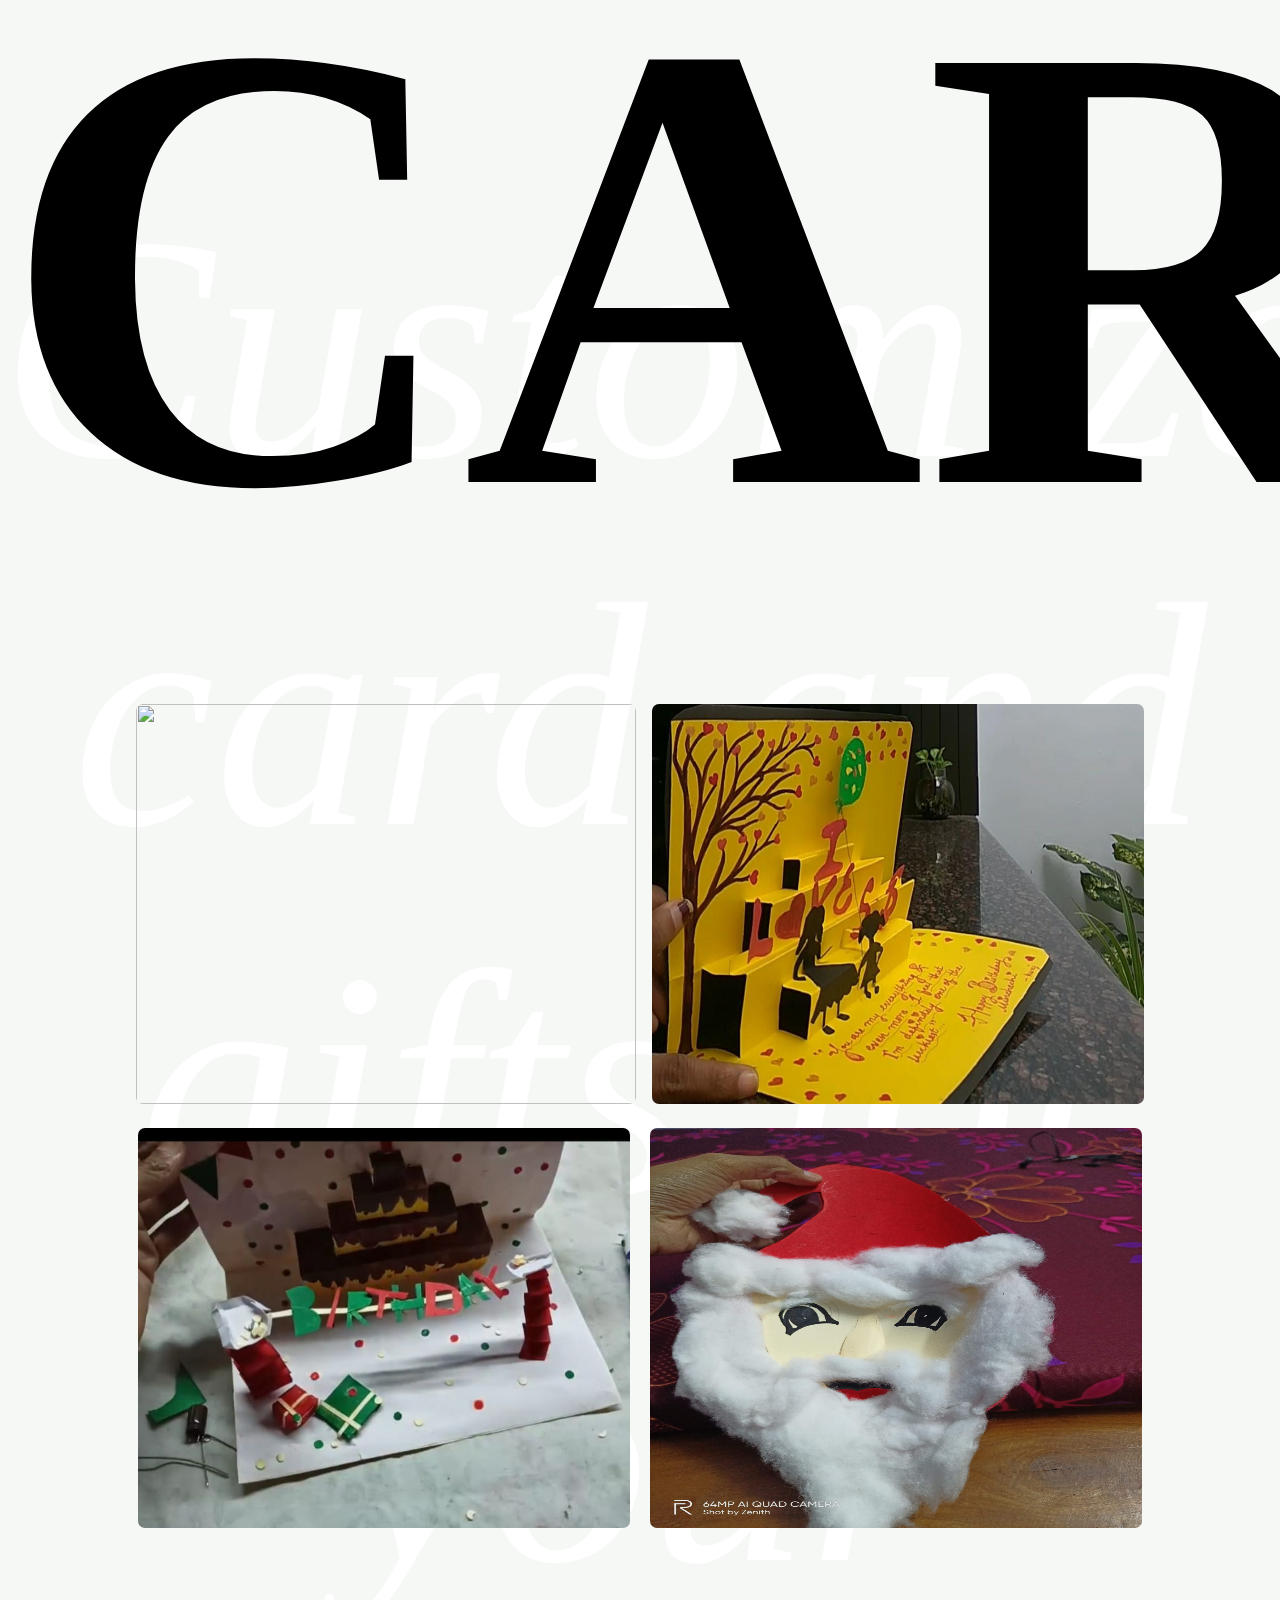
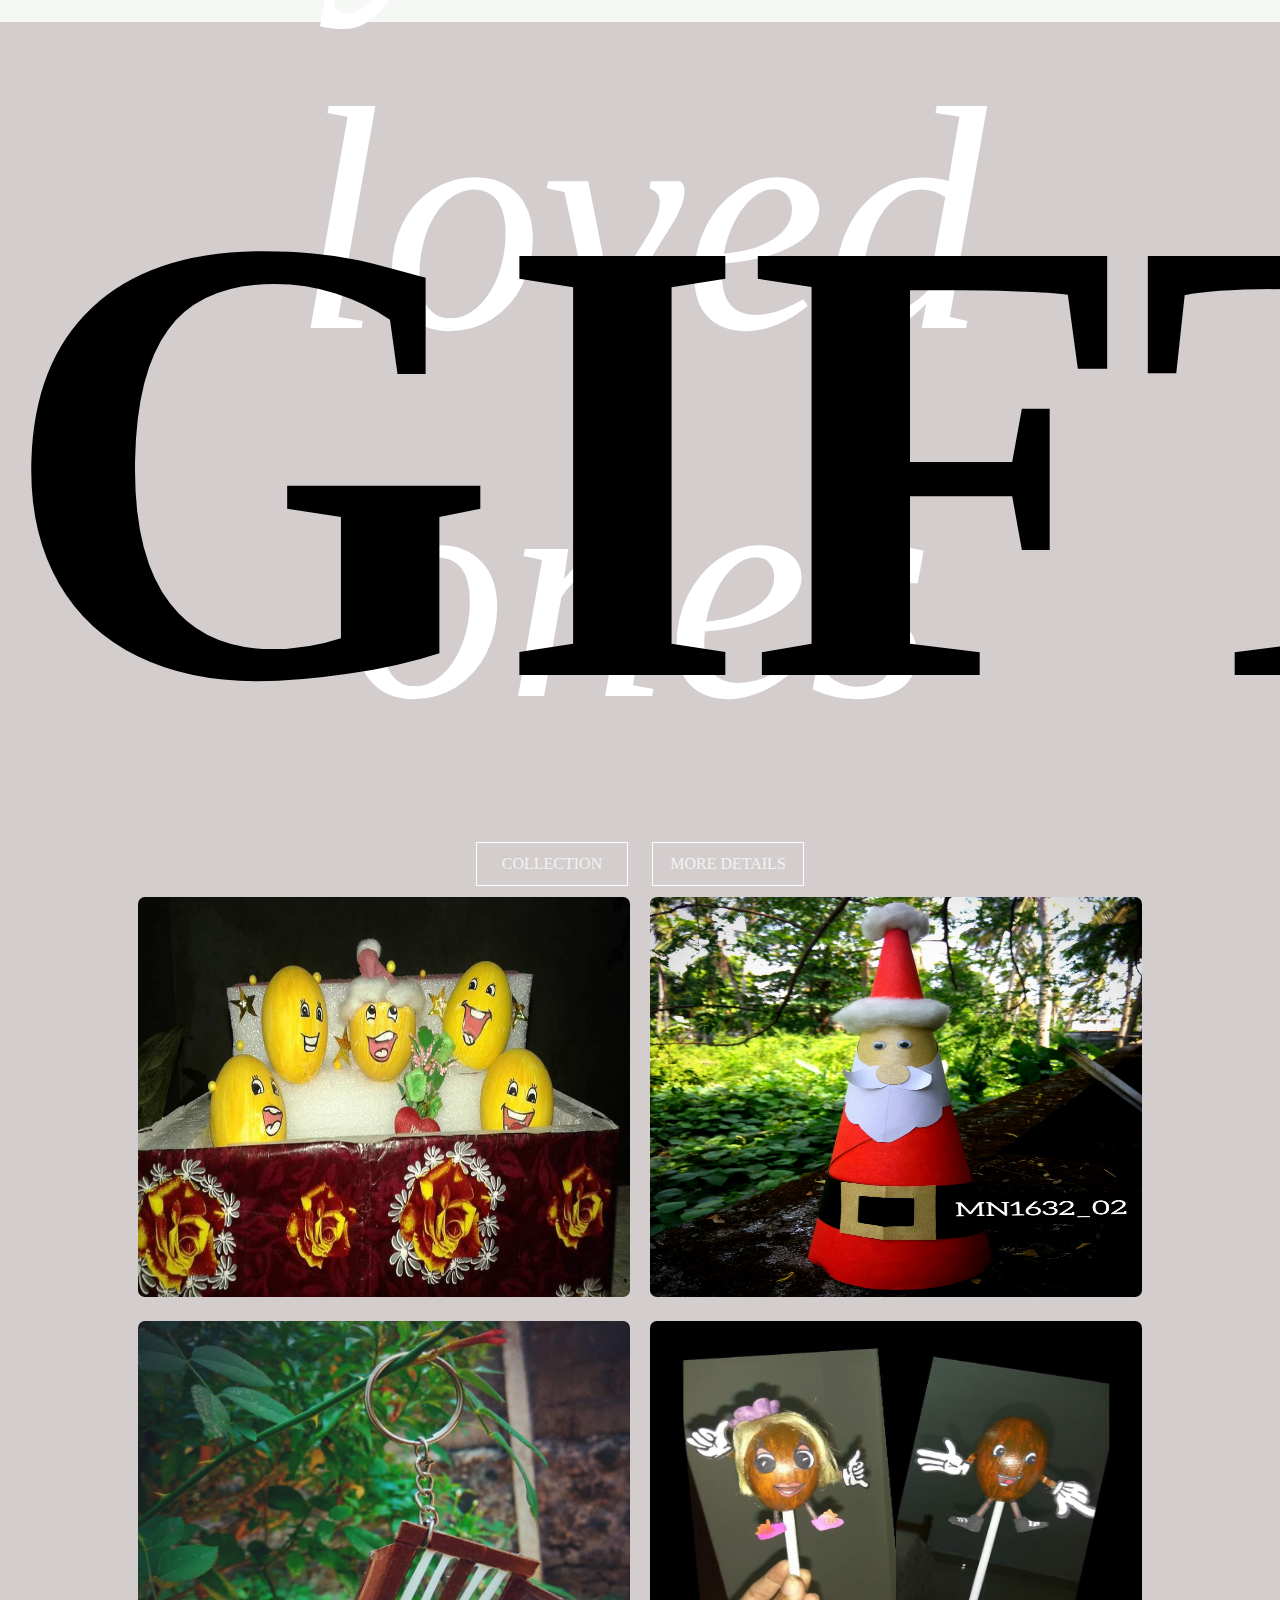
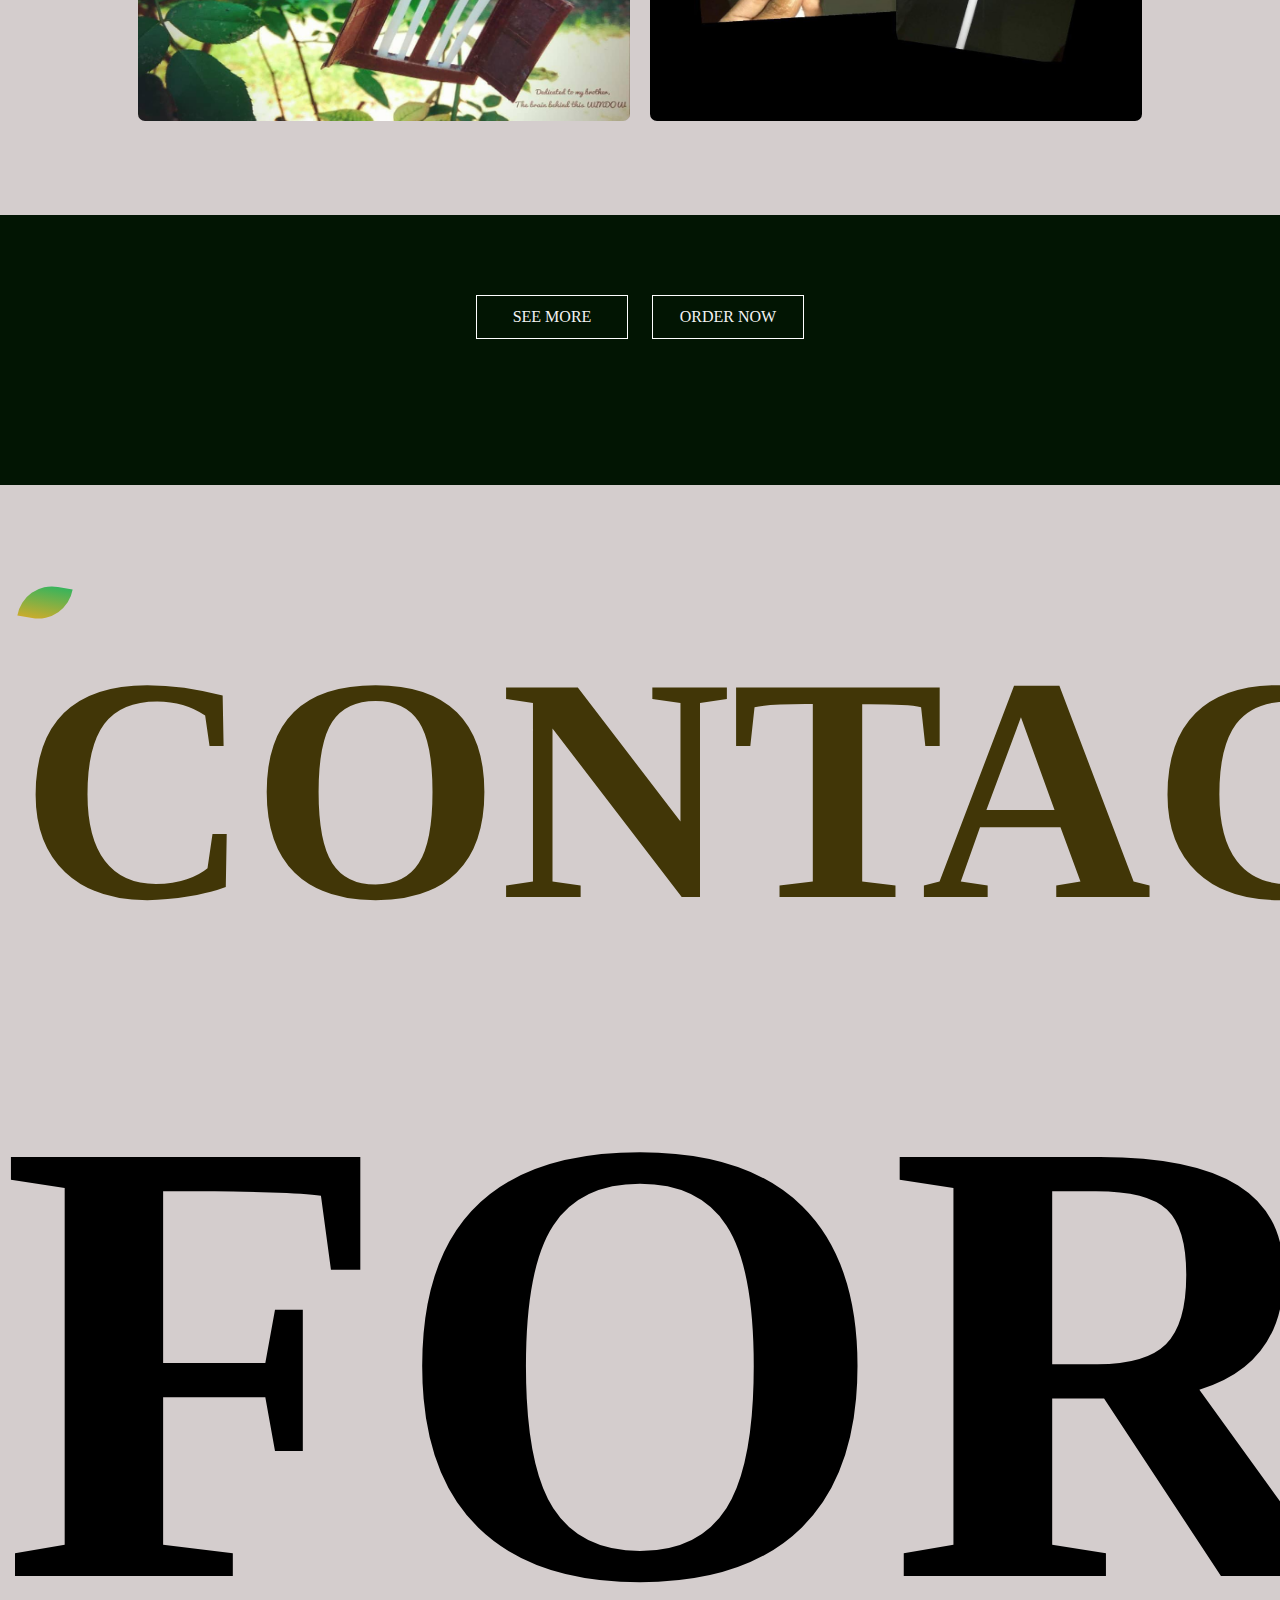
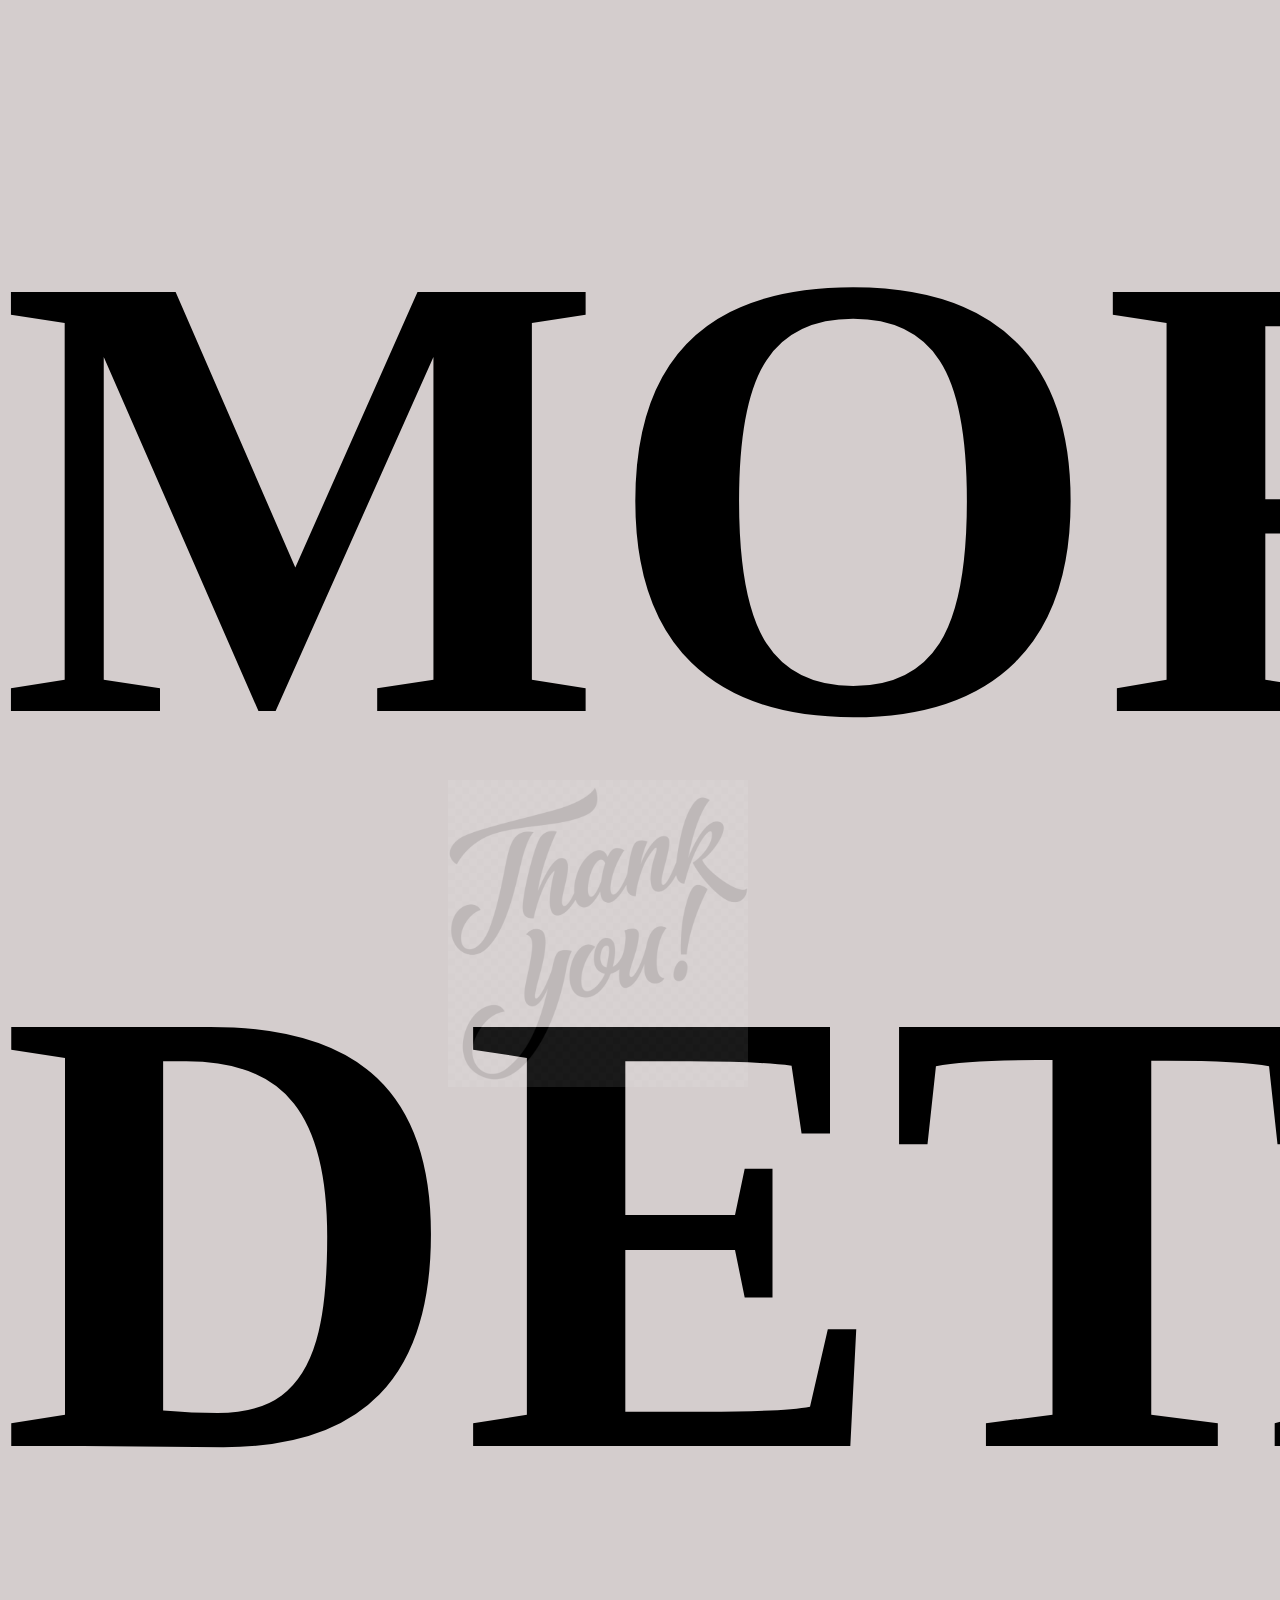
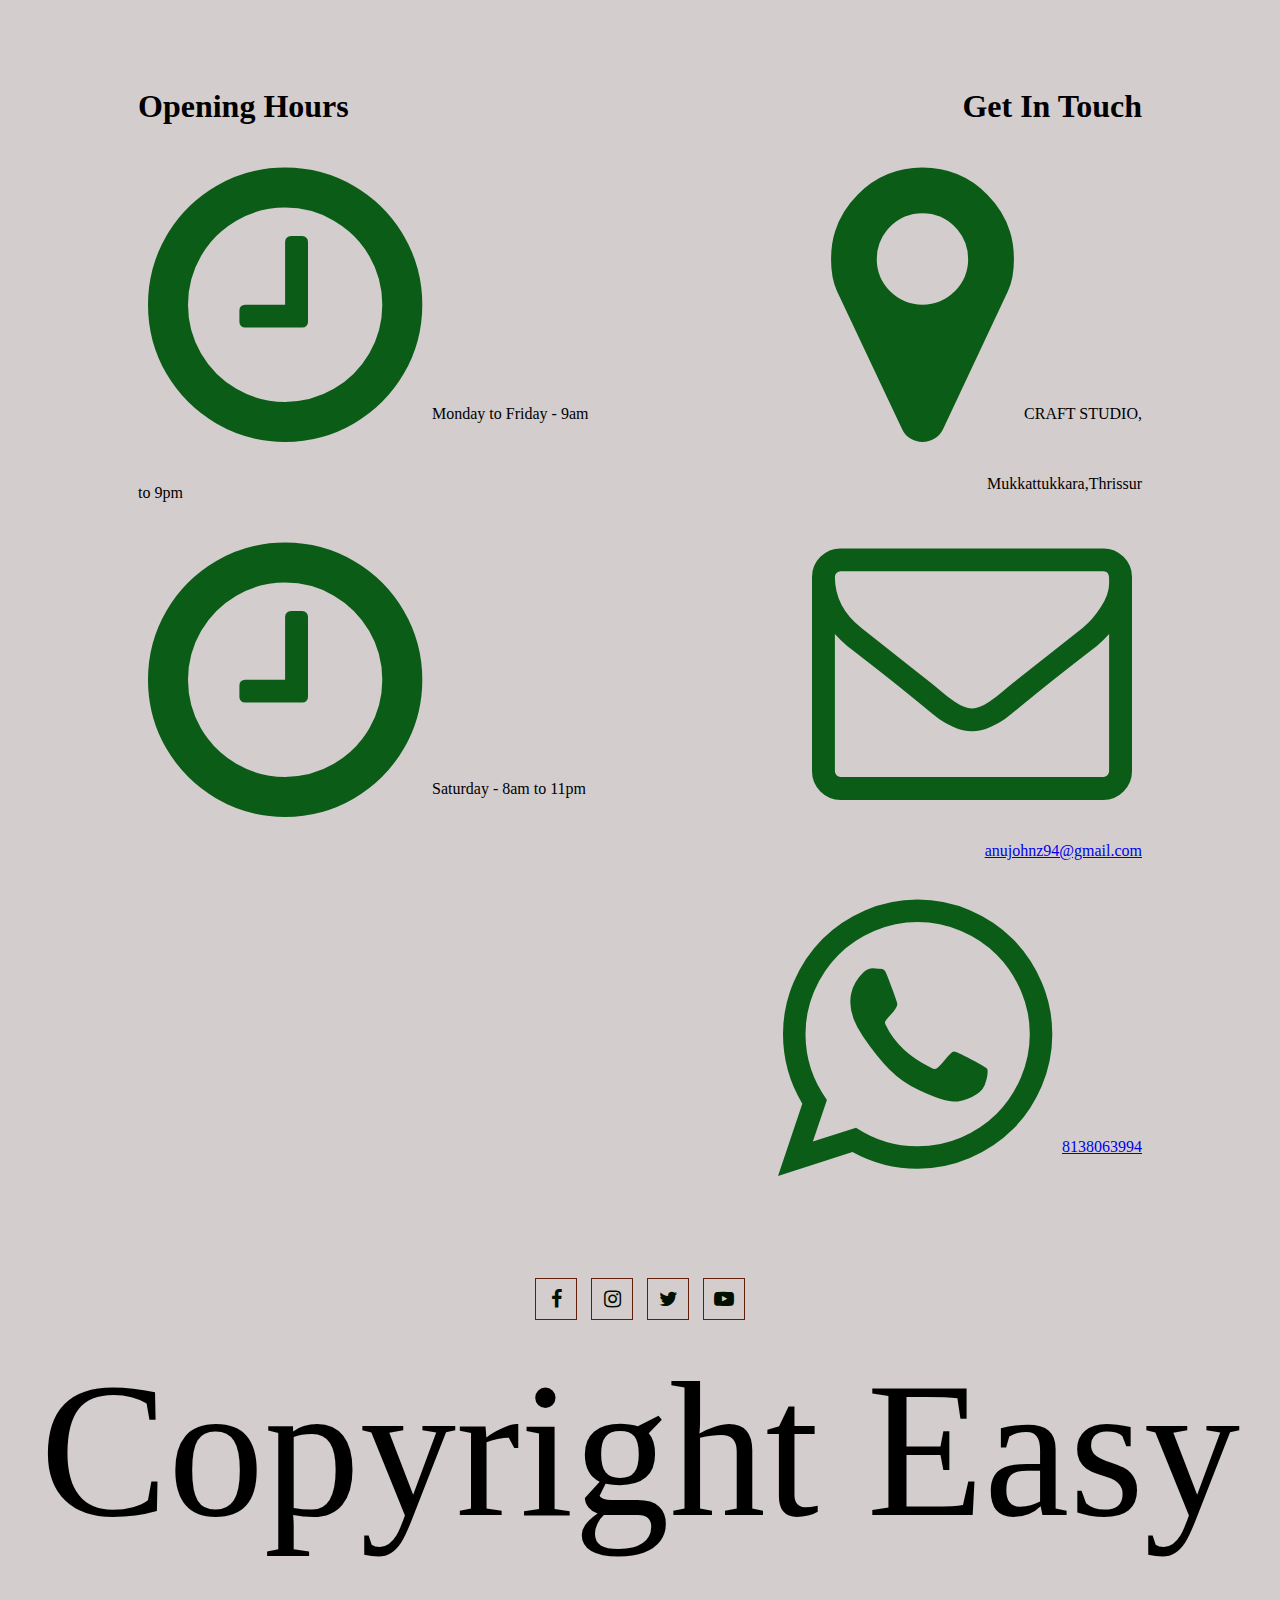
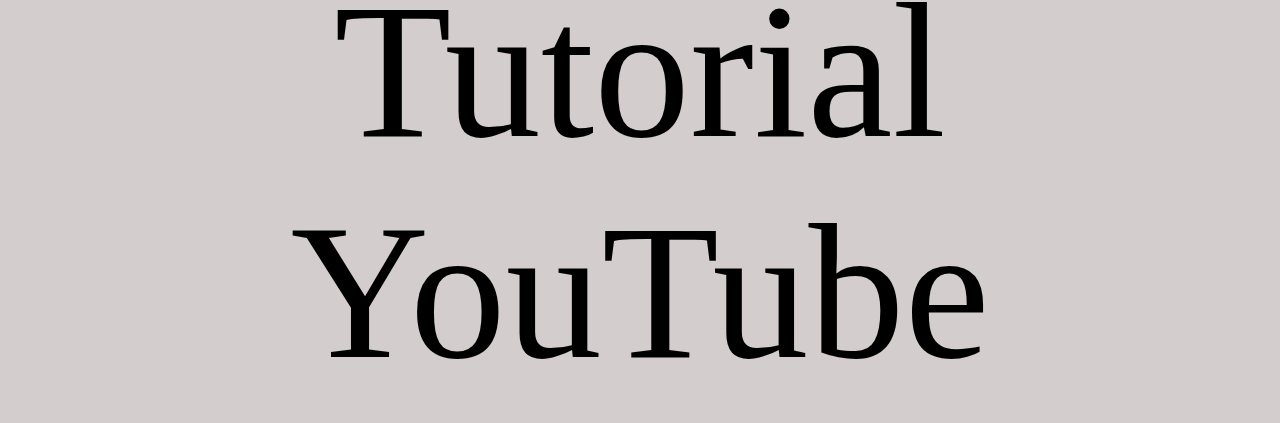
==== commit 1b65445a: "Update index.html" ====
--- a/index.html
+++ b/index.html
@@ -5,9 +5,7 @@
       <link rel="stylesheet" href="style.css">
       <link rel="stylesheet" href="https://stackpath.bootstrapcdn.com/font-awesome/4.7.0/css/font-awesome.min.css">
       <meta name="viewport" content="width=device-width, initial-scale=1">
-      <link href="https://fonts.googleapis.com/css2?family=Langar&display=swap" rel="stylesheet">
-      <script src="https://cdn.jsdelivr.net/gh/cferdinandi/smooth-scroll/dist/smooth-scroll.polyfills.min.js"></script>
-
+      <link href="https://fonts.googleapis.com/css2?family=Roboto+Mono:wght@100&display=swap" rel="stylesheet">
 </head>
 <body>
 
@@ -282,4 +280,4 @@
 </script>      
 </body>
 
-</html>+</html>
--- a/style.css
+++ b/style.css
@@ -5,7 +5,7 @@
 
 }
 #banner{
-    background: linear-gradient(rgba(17, 94, 13, 0.5),#472908),url(images/Printed_greeting_cards.jpg);
+    background: linear-gradient(rgba(6, 19, 5, 0.5),#331d05),url(images/Printed_greeting_cards.jpg);
     background-size:cover;
     background-position:center;
     height:100vh;
@@ -17,11 +17,11 @@
     padding-top: 180px;
 }
 .banner-text h1{
-    font-size: 130px ;
+    font-size: 130rem;
     font-family: 'Langar', cursive;
 }    
 .banner-text p{
-    font-size: 20px ;
+    font-size: 20rem ;
     font-style: italic;
 }    
 .banner-btn {
@@ -46,7 +46,7 @@
     position:absolute;
     top: 0;
     left: 0;
-    background: rgb(6, 67, 16);
+    background: rgb(39, 20, 1);
     z-index:-1;
     transition: 0.5s;
 }
@@ -60,7 +60,7 @@
      position: fixed;
      right: -250px;
      top: 0;
-     background: rgb(4, 49, 17);
+     background: rgb(102, 65, 9);
      z-index: 2;
      transition: 0.5s;
 }
@@ -76,7 +76,7 @@
 #menuBtn{
     width: 50px;
     height: 50px;
-    background: rgb(12, 131, 22);
+    background: rgb(43, 24, 4);
     text-align: center;
     position: fixed;
     right: 30px;
@@ -92,7 +92,7 @@
 }
 @media screen and (max-width: 770px){
     .banner-text h1{
-        font-size: 44px ;
+        font-size: 44rem ;
     } 
     .banner-btn a{
         display:block;
@@ -107,7 +107,7 @@
 #feature{
     width: 100%;
     padding: 70px 0;
-    background:#fff;
+    background:rgb(212, 205, 205);
 }
 .title-text{
     text-align: center;
@@ -116,7 +116,7 @@
 }
 .title-text p{
     margin: 20px;
-    font-size: 20px;
+    font-size: 20rem;
     color: rgb(65, 54, 7);
     font-weight: bold;
     position: relative;
@@ -137,7 +137,7 @@
     border-bottom-right-radius: 35px;
 }
 .title-text h1{
-    font-size: 40px;
+    font-size: 40rem;
 
 
 }
@@ -166,7 +166,7 @@
     text-align: center;
     margin-bottom: 10px;
     font-weight: 100;
-    color: rgb(40, 104, 56);
+    color: rgb(4, 24, 9);
 }
 .feature-desc{
     display: flex;
@@ -176,11 +176,11 @@
 .feature-icon .fa{
     width: 50px;
     height: 50px;
-    font-size:30px;
+    font-size:30rem;
     line-height: 50px;
     border-radius: 8px;
-    color: #135527;
-    border:2px solid rgb(177, 149, 96);
+    color: #031608;
+    border:2px solid rgb(15, 14, 13);
     
 }
 .feature-text p {
@@ -191,7 +191,7 @@
 
 @media screen and (max-width: 770px){
     .title-text h1{
-        font-size: 30px;
+        font-size: 30rem;
     
     
     }
@@ -215,7 +215,7 @@
 #service{
     width: 100%;
     padding: 70px 0;
-    background:#e1d9d9;
+    background:#f6f8f6;
 }
 .service-box{
     
@@ -273,7 +273,7 @@
     width: 60%;
 }
 .service-desc p{
-    font-size: 14px;
+    font-size: 14rem;
 }
 .single-service:hover .service-desc{
     bottom:40%;
@@ -287,7 +287,7 @@
 
     }
     .service-desc p{
-        font-size: 12px;
+        font-size: 12rem;
     
 }
 hr{
@@ -305,7 +305,7 @@
 #next{
     width: 100%;
     padding: 70px 0;
-    background:#ffffff;
+    background:rgb(212, 205, 205);
 }
 .next-box{
     
@@ -363,7 +363,7 @@
     width: 60%;
 }
 .next-desc p{
-    font-size: 14px;
+    font-size: 14rem;
 }
 .single-next:hover .next-desc{
     bottom:40%;
@@ -377,7 +377,7 @@
 
     }
     .next-desc p{
-        font-size: 12px;
+        font-size: 12rem;
     
 }
 hr{
@@ -389,9 +389,59 @@
 
 }
 
+#page{
+    background: rgb(2, 21, 3);
+    background-size:50px;
+    background-position:center;
+    height:30vh;
+}
+
+.page-text {
+    text-align:center;
+    color:rgb(255, 255, 255);
+    padding-top: 10px;
+}
+.page-text h1{
+    font-size: 130rem ;
+    font-family: 'Langar', cursive;
+}    
+.page-text p{
+    font-size: 20rem ;
+    font-style: italic;
+}    
+.page-btn {
+    margin:70px auto 0;
+}
+.page-btn a{
+    width:150px;
+    text-decoration:none;
+    display:inline-block;
+    margin: 0 10px;
+    padding:12px  0;
+    color: rgb(243, 243, 243);
+    border: .5px solid #fff ;
+    position: relative;
+    z-index:1;
+    
+
+}    
+.page-btn a span{
+    width: 0%;
+    height: 100%;
+    position:absolute;
+    top: 0;
+    left: 0;
+    background: rgb(6, 67, 16);
+    z-index:-1;
+    transition: 0.5s;
+}
+.page-btn a:hover span{
+    width:100%;
+
+}
 #footer{
     padding: 100px 0 20px;
-    background:#d3bdbd;
+    background:rgb(212, 205, 205);
     position: relative;
 }
 
@@ -420,7 +470,7 @@
    line-height: 35px;
 }
 .footer-left .fa,.footer-right .fa{
-    font-size: 20px;
+    font-size: 20rem;
     color: rgb(10, 92, 23);
     margin: 10px;
 }
@@ -452,12 +502,12 @@
 }
 .socialmedia-links .fa:hover{
     background: rgb(19, 18, 18);
-    color: #fff;
+    color: rgb(4, 85, 25);
     transform: translateY(-7px);
 }
 
 .socialmedia-links p{
-    font-size: 12px;
+    font-size: 12rem;
     margin-top:20px;
      
 }
@@ -468,7 +518,7 @@
     }
     .footer-img{
         top:25%;
-        left:10%;
+        left:15%;
         
     }
 
